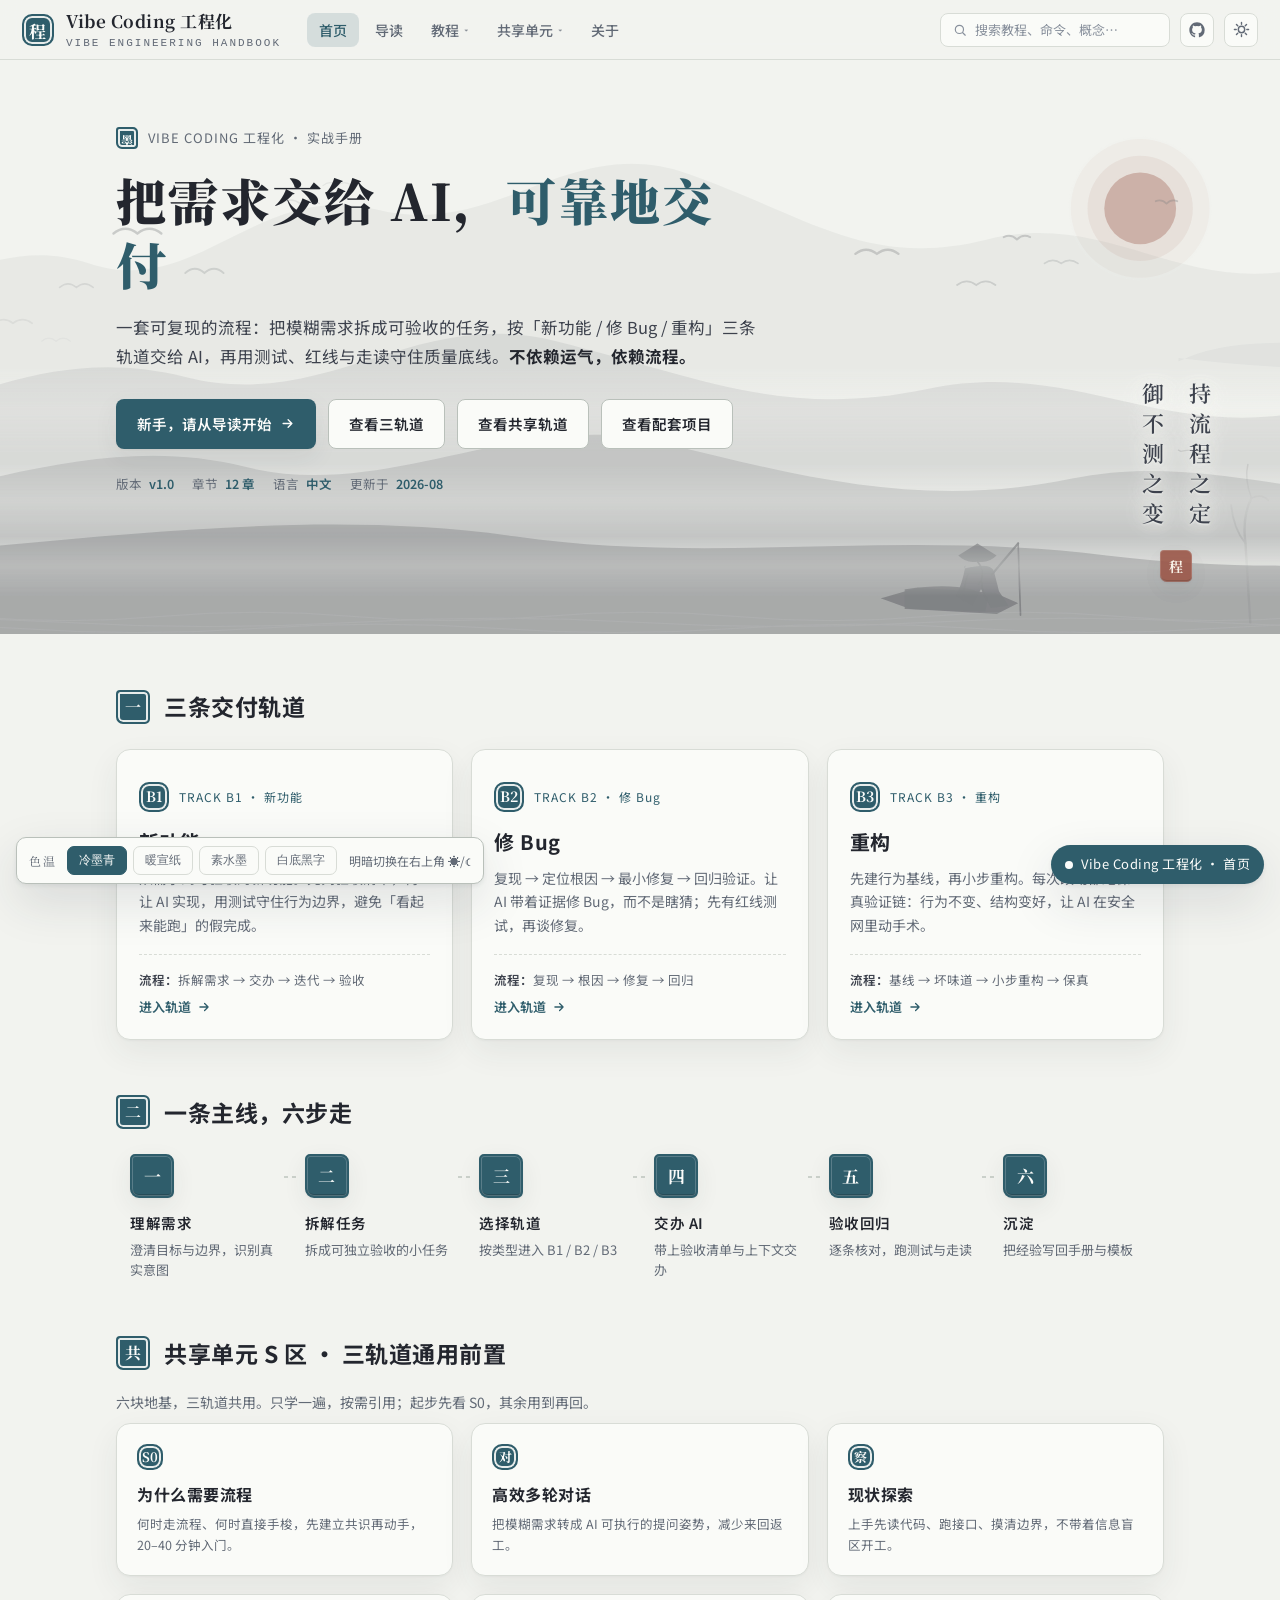
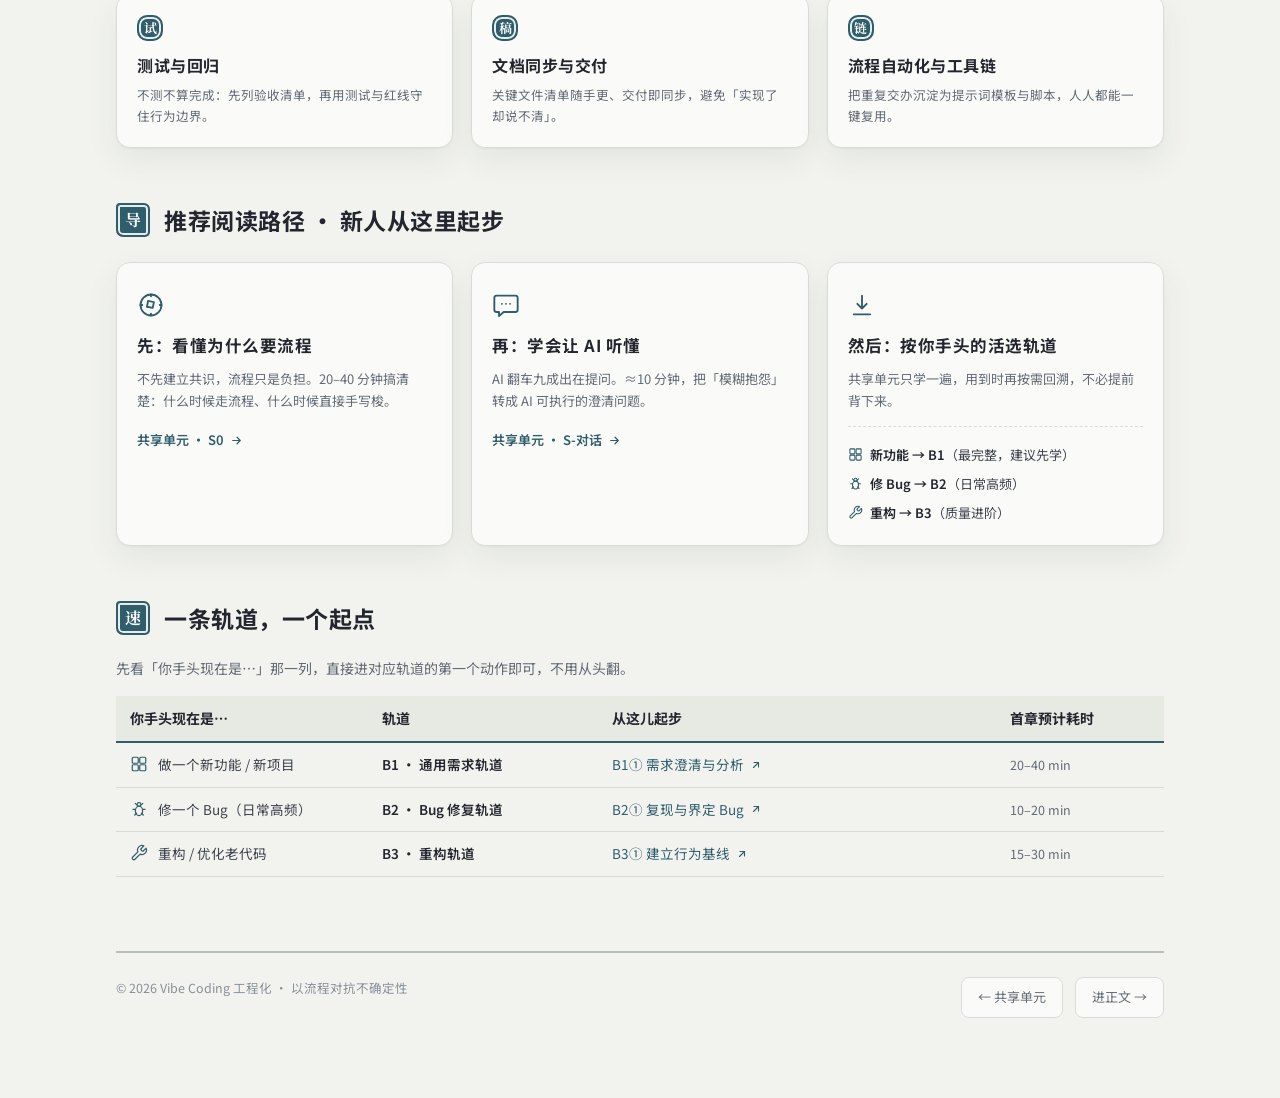
==== index.html @ 780ded92 "发布 v0.1：Vibe Coding 工程化手册站点；纯静态，含首页/三轨教程/共享单元/关于/404；移除旧设计稿与未引用切片图" ====
<!DOCTYPE html>
<html lang="zh-CN" data-theme="dark" data-temp="cool"><head>
<meta charset="UTF-8">
<meta name="viewport" content="width=device-width, initial-scale=1.0">
<title>首页 · 方案X — Vibe Coding 工程化</title>
<link rel="preconnect" href="https://fonts.googleapis.com">
<link rel="preconnect" href="https://fonts.gstatic.com" crossorigin="">
<link href="https://fonts.googleapis.com/css2?family=Noto+Serif+SC:wght@500;600;700;900&amp;family=Noto+Sans+SC:wght@400;500;700&amp;display=swap" rel="stylesheet">
<link rel="stylesheet" href="assets/style.css?v=3">
</head>
<body>

<!-- ===== 顶部导航 ===== -->
<header class="topnav">
  <a class="brand" href="index.html">
    <span class="seal">程</span>
    <span>Vibe Coding 工程化<small>VIBE ENGINEERING HANDBOOK</small></span>
  </a>
  <nav class="nav-links">
    <a href="index.html" class="active">首页</a>
    <a href="doc.html?doc=00-导读/README.md">导读</a>
    <div class="nav-dd">
      <button class="nav-dd-btn" aria-haspopup="true" aria-expanded="false">教程 <span class="nav-caret">▾</span></button>
      <div class="nav-dd-menu">
        <a href="doc.html?doc=30-B1通用需求轨道/B1①-需求澄清与分析.md">B1 · 通用需求轨道</a>
        <a href="doc.html?doc=40-B2Bug修复轨道/B2①-复现与界定Bug.md">B2 · Bug 修复轨道</a>
        <a href="doc.html?doc=50-B3重构轨道/B3①-建立行为基线.md">B3 · 重构轨道</a>
      </div>
    </div>
    <div class="nav-dd">
      <button class="nav-dd-btn" aria-haspopup="true" aria-expanded="false">共享单元 <span class="nav-caret">▾</span></button>
      <div class="nav-dd-menu">
        <a href="doc.html?doc=10-共享单元/S0-为什么需要流程.md">S0 · 为什么需要流程</a>
        <a href="doc.html?doc=10-共享单元/S-A-现状探索.md">S-A · 现状探索</a>
        <a href="doc.html?doc=10-共享单元/S-B-测试与回归.md">S-B · 测试与回归</a>
        <a href="doc.html?doc=10-共享单元/S-C-文档同步与交付.md">S-C · 文档同步与交付</a>
        <a href="doc.html?doc=10-共享单元/S-D-流程自动化与工具链.md">S-D · 流程自动化与工具链</a>
        <a href="doc.html?doc=10-共享单元/S-对话-与AI高效多轮对话.md">S-E · 与 AI 高效多轮对话</a>
      </div>
    </div>
    <a href="about.html">关于</a>
  </nav>
  <div class="nav-actions">
    <div class="search">
      <svg width="14" height="14" viewBox="0 0 24 24" fill="none" stroke="currentColor" stroke-width="2" stroke-linecap="round"><circle cx="11" cy="11" r="7"></circle><path d="m21 21-4.3-4.3"></path></svg>
      <input placeholder="搜索教程、命令、概念…">
    </div>
    <button class="icon-btn" title="GitHub" aria-label="GitHub">
      <svg width="16" height="16" viewBox="0 0 24 24" fill="currentColor"><path d="M12 .5C5.65.5.5 5.65.5 12c0 5.08 3.29 9.39 7.86 10.91.58.11.79-.25.79-.56v-2.17c-3.2.7-3.87-1.36-3.87-1.36-.52-1.33-1.28-1.68-1.28-1.68-1.04-.71.08-.7.08-.7 1.15.08 1.76 1.18 1.76 1.18 1.03 1.76 2.7 1.25 3.35.96.1-.75.4-1.25.72-1.54-2.55-.29-5.24-1.28-5.24-5.68 0-1.26.45-2.28 1.18-3.09-.12-.29-.51-1.46.11-3.05 0 0 .96-.31 3.15 1.18a10.9 10.9 0 0 1 5.74 0c2.19-1.49 3.15-1.18 3.15-1.18.62 1.59.23 2.76.11 3.05.73.81 1.18 1.83 1.18 3.09 0 4.41-2.69 5.38-5.25 5.66.41.36.78 1.06.78 2.14v3.17c0 .31.21.68.8.56A11.52 11.52 0 0 0 23.5 12C23.5 5.65 18.35.5 12 .5Z"></path></svg>
    </button>
    <button class="icon-btn theme-toggle" title="切换明暗" aria-label="切换明暗">
      <svg class="icon-sun" width="17" height="17" viewBox="0 0 24 24" fill="none" stroke="currentColor" stroke-width="2" stroke-linecap="round"><circle cx="12" cy="12" r="4.5"></circle><path d="M12 2v2.5M12 19.5V22M2 12h2.5M19.5 12H22M4.9 4.9l1.8 1.8M17.3 17.3l1.8 1.8M4.9 19.1l1.8-1.8M17.3 6.7l1.8-1.8"></path></svg>
      <svg class="icon-moon" width="17" height="17" viewBox="0 0 24 24" fill="none" stroke="currentColor" stroke-width="2" stroke-linecap="round" stroke-linejoin="round"><path d="M21 12.8A9 9 0 1 1 11.2 3a7 7 0 0 0 9.8 9.8Z"></path></svg>
    </button>
  </div>
</header>

<!-- ===== 卷首全幅水墨画（全宽，飞鸟/水纹/竹枝） ===== -->
<section class="hero">
  <div class="hero-inner">
    <div class="hero-grid">
      <div class="hero-text">
    <span class="kicker"><span class="seal">墨</span>VIBE CODING 工程化 · 实战手册</span>
    <h1>把需求交给 AI，<em>可靠地交付</em></h1>
    <p class="lead">一套可复现的流程：把模糊需求拆成可验收的任务，按「新功能 / 修 Bug / 重构」三条轨道交给 AI，再用测试、红线与走读守住质量底线。<strong>不依赖运气，依赖流程。</strong></p>
    <div class="hero-cta">
      <a class="btn btn-primary" href="doc.html?doc=00-导读/README.md">新手，请从导读开始
        <svg width="15" height="15" viewBox="0 0 24 24" fill="none" stroke="currentColor" stroke-width="2.2" stroke-linecap="round" stroke-linejoin="round"><path d="M5 12h14M13 6l6 6-6 6"></path></svg>
      </a>
      <a class="btn btn-ghost" href="#tracks">查看三轨道</a>
      <a class="btn btn-ghost" href="doc.html?doc=10-共享单元/S0-为什么需要流程.md">查看共享轨道</a>
      <a class="btn btn-ghost" href="about.html#projects">查看配套项目</a>
    </div>
    <div class="meta">
      <span>版本 <b>v1.0</b></span>
      <span>章节 <b>12 章</b></span>
      <span>语言 <b>中文</b></span>
      <span>更新于 <b>2026-08</b></span>
    </div>
      </div><!-- /hero-text -->
    </div><!-- /hero-grid -->
  </div><!-- /hero-inner -->

  <!-- 山水题字：竖排墨字直接写入画境，无纸底无边框，融入墨山 -->
  <div class="inscription" aria-hidden="true">
    <div class="in-poem">持流程之定<br>御不测之变</div>
    <span class="in-seal in-sign">程</span>
  </div>

  <!-- 水墨远山淡雾（飞鸟群 + 竹枝 + 水纹） -->
  <svg class="ink-scene" viewBox="0 0 1440 480" preserveAspectRatio="xMidYMax slice" aria-hidden="true">
    <defs>
      <linearGradient id="mist1" x1="0" y1="0" x2="0" y2="1">
        <stop offset="0" stop-color="var(--mist)" stop-opacity="0"></stop>
        <stop offset="0.5" stop-color="var(--mist)" stop-opacity="0.8"></stop>
        <stop offset="1" stop-color="var(--mist)" stop-opacity="0"></stop>
      </linearGradient>
      <linearGradient id="mist2" x1="0" y1="0" x2="0" y2="1">
        <stop offset="0" stop-color="var(--mist)" stop-opacity="0"></stop>
        <stop offset="0.5" stop-color="var(--mist)" stop-opacity="0.7"></stop>
        <stop offset="1" stop-color="var(--mist)" stop-opacity="0"></stop>
      </linearGradient>
      <linearGradient id="mist3" x1="0" y1="0" x2="0" y2="1">
        <stop offset="0" stop-color="var(--mist)" stop-opacity="0"></stop>
        <stop offset="0.5" stop-color="var(--mist)" stop-opacity="0.6"></stop>
        <stop offset="1" stop-color="var(--mist)" stop-opacity="0"></stop>
      </linearGradient>
    </defs>
    <circle cx="1138" cy="124" r="60" fill="var(--moon)" opacity="0.10"></circle>
    <circle cx="1138" cy="124" r="44" fill="var(--moon)" opacity="0.22"></circle>
    <circle cx="1138" cy="124" r="32" fill="var(--moon)"></circle>
    <!-- 墨日：白天模式同位置以墨色剪影作"日"，暗夜自动隐藏 -->
    <g class="sun" aria-hidden="true">
      <circle cx="1138" cy="124" r="58" fill="var(--seal)" opacity="0.08"></circle>
      <circle cx="1138" cy="124" r="44" fill="var(--seal)" opacity="0.16"></circle>
      <circle cx="1138" cy="124" r="30" fill="var(--seal)" opacity="0.7"></circle>
    </g>
    <!-- 飞鸟群 -->
    <g stroke="var(--scene-ink)" fill="none" stroke-linecap="round">
      <path d="M280,145 q10,-8 20,0 q10,-8 20,0" stroke-width="2" opacity="0.35"></path>
      <path d="M340,178 q8,-7 16,0 q8,-7 16,0" stroke-width="1.6" opacity="0.25"></path>
      <path d="M235,190 q7,-6 14,0 q7,-6 14,0" stroke-width="1.4" opacity="0.18"></path>
      <path d="M420,120 q8,-6 16,0 q8,-6 16,0" stroke-width="1.2" opacity="0.15"></path>
      <path d="M455,105 q6,-5 12,0 q6,-5 12,0" stroke-width="1" opacity="0.12"></path>
      <path d="M180,220 q8,-6 16,0 q8,-6 16,0" stroke-width="1.4" opacity="0.12"></path>
      <path d="M220,235 q6,-5 12,0 q6,-5 12,0" stroke-width="1" opacity="0.08"></path>
      <path d="M900,162 q9,-7 18,0 q9,-7 18,0" stroke-width="2" opacity="0.34"></path>
      <path d="M985,188 q8,-6 16,0 q8,-6 16,0" stroke-width="1.6" opacity="0.28"></path>
      <path d="M1058,170 q7,-5 14,0 q7,-5 14,0" stroke-width="1.4" opacity="0.24"></path>
    </g>
    <!-- 竹枝 -->
    <g stroke="var(--scene-ink)" fill="none" stroke-linecap="round" opacity="0.2">
      <path d="M1320,480 L1310,380 Q1305,350 1315,330" stroke-width="2"></path>
      <path d="M1230,470 L1226,404 Q1223,382 1231,366" stroke-width="2"></path>
      <path d="M1226,404 Q1216,392 1214,372" stroke-width="1.5"></path>
      <path d="M1231,366 Q1225,350 1228,338" stroke-width="1.2"></path>
      <path d="M1231,366 Q1240,362 1245,368" stroke-width="1.5"></path>
      <path d="M1310,380 Q1298,365 1295,340" stroke-width="1.5"></path>
      <path d="M1315,330 Q1308,310 1312,290" stroke-width="1.2"></path>
      <path d="M1315,330 Q1325,325 1330,330" stroke-width="1.5"></path>
      <path d="M1315,330 Q1305,325 1300,332" stroke-width="1.5"></path>
      <path d="M1295,340 Q1285,335 1280,342" stroke-width="1.2"></path>
      <path d="M1310,380 Q1320,375 1325,382" stroke-width="1.2"></path>
    </g>
    <!-- 远山淡雾（三层） -->
    <path d="M0,480 L0,250 C100,215 170,140 260,170 C350,200 400,100 500,125 C600,150 660,60 760,95 C860,130 910,175 1010,150 C1110,125 1170,195 1270,175 C1370,155 1410,215 1440,205 L1440,480 Z" fill="var(--scene-ink)" opacity="0.08"></path>
    <!-- 点景 · 一行远鸥（填补右上空白，淡墨“人”字两撇） -->
    <g stroke="var(--scene-ink)" fill="none" stroke-linecap="round" opacity="0.34">
      <path d="M1035,150 q5,-5 11,-2 M1035,150 q-5,-5 -11,-2" stroke-width="1.7"></path>
      <path d="M1160,120 q4,-4 9,-2 M1160,120 q-4,-4 -9,-2" stroke-width="1.5"></path>
      <path d="M1270,165 q4,-4 9,-2 M1270,165 q-4,-4 -9,-2" stroke-width="1.5"></path>
      <path d="M1340,140 q3,-3 7,-1 M1340,140 q-3,-3 -7,-1" stroke-width="1.3"></path>
    </g>
    <!-- 点景 · 一缕天际淡洲（远水接天处，极淡岛影） -->
    <path d="M1170,252 q42,-22 132,-13 q74,25 148,6 l0,-3 q-108,28 -280,7 z" fill="var(--scene-ink)" opacity="0.07"></path>
    <rect x="0" y="258" width="1440" height="70" fill="url(#mist1)"></rect>
    <path d="M0,480 L0,330 C140,295 220,235 340,265 C460,295 530,205 650,235 C770,265 840,300 960,275 C1080,250 1150,315 1270,295 C1390,275 1420,330 1440,325 L1440,480 Z" fill="var(--scene-ink)" opacity="0.15"></path>
    <rect x="0" y="338" width="1440" height="60" fill="url(#mist2)"></rect>
    <!-- 远景孤帆：极淡一叶隐于雾际，衬出“孤帆远影” -->
    <g class="dot-sail" stroke="var(--scene-ink)" fill="none" stroke-linecap="round">
      <path d="M1172,327 q9,-2 18,0 M1172,327 l-2,-1 M1190,326 l2,-1" stroke-width="1.1" opacity="0.26"></path>
    </g>
    <path d="M0,480 L0,390 C160,360 270,310 390,340 C510,370 620,290 740,320 C860,350 960,375 1080,350 C1200,325 1300,380 1440,365 L1440,480 Z" fill="var(--scene-ink)" opacity="0.24"></path>
    <!-- 点景 · 寒江独钓：乌篷船 + 蓑笠翁垂钓（红框位·下右水面中心偏左，翁面朝右，实墨作景料） -->
    <g class="dot-fisher" fill="none" stroke-linecap="round">
      <!-- 船身 -->
      <path fill="var(--scene-ink)" stroke="var(--scene-ink)" stroke-width="1.8" opacity="0.9" d="M924,450 L952,442 L1016,446 L1034,454 L1018,462 L946,458 Z"></path>
      <!-- 乌篷 -->
      <path fill="var(--scene-ink)" stroke="var(--scene-ink)" stroke-width="1.6" opacity="0.88" d="M942,443 Q994,436 1010,450 L1008,460 L942,458 Z"></path>
      <!-- 斗笠：上尖 + 下沿弧 -->
      <path fill="var(--scene-ink)" opacity="0.92" d="M986,414 L1002,404 L1018,414 Q1011,421 1002,419 Q993,421 986,414 Z"></path>
      <!-- 低头垂钓：头顶淡弧线 -->
      <path stroke="var(--scene-ink)" stroke-width="1.4" opacity="0.85" d="M1002,419 Q1010,429 1003,438"></path>
      <!-- 蓑衣：喇叭下摆斗篷 -->
      <path fill="var(--scene-ink)" opacity="0.9" d="M992,422 Q990,436 984,448 L998,456 L1005,442 L1013,458 L1028,456 L1020,444 L1016,428 Q1014,420 996,424 Q989,426 992,422 Z"></path>
      <!-- 蓑编结构线 -->
      <path stroke="var(--scene-ink)" stroke-width="1.4" opacity="0.85" d="M994,430 Q990,442 990,452 M1006,428 Q1004,442 1010,452"></path>
      <!-- 钓竿 + 钓线（朝右前伸） -->
      <path stroke="var(--scene-ink)" stroke-width="1.8" opacity="0.95" d="M1014,430 L1036,404"></path>
      <path stroke="var(--scene-ink)" stroke-width="1.4" opacity="0.9" d="M1036,404 L1038,464"></path>
    </g>
    <rect x="0" y="398" width="1440" height="50" fill="url(#mist3)"></rect>
    <path d="M0,480 L0,422 C240,404 430,372 615,398 C780,422 930,392 1110,414 C1270,433 1365,412 1440,428 L1440,480 Z" fill="var(--scene-ink)" opacity="0.4"></path>
    <!-- 点景 · 孤帆远影：近景扁舟已去，仅留远景孤帆 + 远鸥 + 淡洲 -->
    <!-- 水纹 -->
    <g stroke="var(--water)" fill="none" stroke-width="0.8" opacity="0.15">
      <path d="M0,475 Q100,468 200,475 Q300,482 400,475 Q500,468 600,475 Q700,482 800,475 Q900,468 1000,475 Q1100,482 1200,475 Q1300,468 1400,475 L1440,472"></path>
      <path d="M0,470 Q120,463 240,470 Q360,477 480,470 Q600,463 720,470 Q840,477 960,470 Q1080,463 1200,470 Q1320,477 1440,470"></path>
      <path d="M0,465 Q80,458 160,465 Q240,472 320,465 Q400,458 480,465 Q560,472 640,465 Q720,458 800,465 Q880,472 960,465 Q1040,458 1120,465 Q1200,472 1280,465 Q1360,458 1440,465"></path>
    </g>
  </svg>

</section>

<!-- ===== 主内容（居中，无侧边栏） ===== -->
<main class="main">

  <!-- 三轨道 -->
  <div class="section-head" id="tracks"><span class="seal">一</span><svg class="brush-mark" viewBox="0 0 40 14"><path d="M2,7 C12,3 24,11 38,6" stroke="currentColor" stroke-width="2.2" fill="none" stroke-linecap="round" opacity="0.55"></path></svg><h2>三条交付轨道</h2><span class="stitch"></span></div>
  <section class="tracks">
    <article class="track">
      <svg class="brush-top" viewBox="0 0 300 12" preserveAspectRatio="none"><path d="M0,7 C60,3 130,10 200,6 C240,4 275,8 300,5" stroke="currentColor" stroke-width="3.5" fill="none" stroke-linecap="round" opacity="0.30"></path></svg>
      <div class="head"><span class="seal">B1</span><span class="tag">TRACK B1 · 新功能</span></div>
      <h3>新功能</h3>
      <p>从需求到可验收的新功能。先列验收清单，再让 AI 实现，用测试守住行为边界，避免「看起来能跑」的假完成。</p>
      <div class="steps"><b>流程：</b>拆解需求 → 交办 → 迭代 → 验收</div>
      <a class="go" href="doc.html?doc=30-B1通用需求轨道/B1①-需求澄清与分析.md">进入轨道
        <svg width="14" height="14" viewBox="0 0 24 24" fill="none" stroke="currentColor" stroke-width="2.2" stroke-linecap="round" stroke-linejoin="round"><path d="M5 12h14M13 6l6 6-6 6"></path></svg>
      </a>
    </article>
    <article class="track">
      <svg class="brush-top" viewBox="0 0 300 12" preserveAspectRatio="none"><path d="M0,7 C60,3 130,10 200,6 C240,4 275,8 300,5" stroke="currentColor" stroke-width="3.5" fill="none" stroke-linecap="round" opacity="0.5"></path></svg>
      <div class="head"><span class="seal">B2</span><span class="tag">TRACK B2 · 修 Bug</span></div>
      <h3>修 Bug</h3>
      <p>复现 → 定位根因 → 最小修复 → 回归验证。让 AI 带着证据修 Bug，而不是瞎猜；先有红线测试，再谈修复。</p>
      <div class="steps"><b>流程：</b>复现 → 根因 → 修复 → 回归</div>
      <a class="go" href="doc.html?doc=40-B2Bug修复轨道/B2①-复现与界定Bug.md">进入轨道
        <svg width="14" height="14" viewBox="0 0 24 24" fill="none" stroke="currentColor" stroke-width="2.2" stroke-linecap="round" stroke-linejoin="round"><path d="M5 12h14M13 6l6 6-6 6"></path></svg>
      </a>
    </article>
    <article class="track">
      <svg class="brush-top" viewBox="0 0 300 12" preserveAspectRatio="none"><path d="M0,7 C60,3 130,10 200,6 C240,4 275,8 300,5" stroke="currentColor" stroke-width="3.5" fill="none" stroke-linecap="round" opacity="0.75"></path></svg>
      <div class="head"><span class="seal">B3</span><span class="tag">TRACK B3 · 重构</span></div>
      <h3>重构</h3>
      <p>先建行为基线，再小步重构。每次改动都跑保真验证链：行为不变、结构变好，让 AI 在安全网里动手术。</p>
      <div class="steps"><b>流程：</b>基线 → 坏味道 → 小步重构 → 保真</div>
      <a class="go" href="doc.html?doc=50-B3重构轨道/B3①-建立行为基线.md">进入轨道
        <svg width="14" height="14" viewBox="0 0 24 24" fill="none" stroke="currentColor" stroke-width="2.2" stroke-linecap="round" stroke-linejoin="round"><path d="M5 12h14M13 6l6 6-6 6"></path></svg>
      </a>
    </article>
  </section>

  <!-- 阅读路径 -->
  <div class="section-head"><span class="seal">二</span><svg class="brush-mark" viewBox="0 0 40 14"><path d="M2,7 C12,3 24,11 38,6" stroke="currentColor" stroke-width="2.2" fill="none" stroke-linecap="round" opacity="0.55"></path></svg><h2>一条主线，六步走</h2><span class="stitch"></span></div>
  <section class="path">
    <div class="path-steps">
      <div class="path-step"><span class="seal">一</span><h4>理解需求</h4><p>澄清目标与边界，识别真实意图</p></div>
      <div class="path-step"><span class="seal">二</span><h4>拆解任务</h4><p>拆成可独立验收的小任务</p></div>
      <div class="path-step"><span class="seal">三</span><h4>选择轨道</h4><p>按类型进入 B1 / B2 / B3</p></div>
      <div class="path-step"><span class="seal">四</span><h4>交办 AI</h4><p>带上验收清单与上下文交办</p></div>
      <div class="path-step"><span class="seal">五</span><h4>验收回归</h4><p>逐条核对，跑测试与走读</p></div>
      <div class="path-step"><span class="seal">六</span><h4>沉淀</h4><p>把经验写回手册与模板</p></div>
    </div>
  </section>

  <!-- 共享单元 S 区一览 -->
  <div class="section-head" id="shared"><span class="seal">共</span><svg class="brush-mark" viewBox="0 0 40 14"><path d="M2,7 C12,3 24,11 38,6" stroke="currentColor" stroke-width="2.2" fill="none" stroke-linecap="round" opacity="0.55"></path></svg><h2>共享单元 S 区 · 三轨道通用前置</h2><span class="stitch"></span></div>
  <p class="lead-note" style="margin:-4px 0 0;color:var(--muted);font-size:14px;line-height:1.7">六块地基，三轨道共用。只学一遍，按需引用；起步先看 S0，其余用到再回。</p>
  <section class="hub-cards">
    <a class="hub-card" href="doc.html?doc=10-共享单元/S0-为什么需要流程.md">
      <div class="head"><span class="seal">S0</span></div>
      <h3>为什么需要流程</h3>
      <p>何时走流程、何时直接手梭，先建立共识再动手，20–40 分钟入门。</p>
    </a>
    <a class="hub-card" href="doc.html?doc=10-共享单元/S-对话-与AI高效多轮对话.md">
      <div class="head"><span class="seal">对</span></div>
      <h3>高效多轮对话</h3>
      <p>把模糊需求转成 AI 可执行的提问姿势，减少来回返工。</p>
    </a>
    <a class="hub-card" href="doc.html?doc=10-共享单元/S-A-现状探索.md">
      <div class="head"><span class="seal">察</span></div>
      <h3>现状探索</h3>
      <p>上手先读代码、跑接口、摸清边界，不带着信息盲区开工。</p>
    </a>
    <a class="hub-card" href="doc.html?doc=10-共享单元/S-B-测试与回归.md">
      <div class="head"><span class="seal">试</span></div>
      <h3>测试与回归</h3>
      <p>不测不算完成：先列验收清单，再用测试与红线守住行为边界。</p>
    </a>
    <a class="hub-card" href="doc.html?doc=10-共享单元/S-C-文档同步与交付.md">
      <div class="head"><span class="seal">稿</span></div>
      <h3>文档同步与交付</h3>
      <p>关键文件清单随手更、交付即同步，避免「实现了却说不清」。</p>
    </a>
    <a class="hub-card" href="doc.html?doc=10-共享单元/S-D-流程自动化与工具链.md">
      <div class="head"><span class="seal">链</span></div>
      <h3>流程自动化与工具链</h3>
      <p>把重复交办沉淀为提示词模板与脚本，人人都能一键复用。</p>
    </a>
  </section>

  <!-- 推荐阅读路径 -->
  <div class="section-head" id="start"><span class="seal">导</span><svg class="brush-mark" viewBox="0 0 40 14"><path d="M2,7 C12,3 24,11 38,6" stroke="currentColor" stroke-width="2.2" fill="none" stroke-linecap="round" opacity="0.55"></path></svg><h2>推荐阅读路径 · 新人从这里起步</h2><span class="stitch"></span></div>
  <section class="guide-grid">
    <a class="guide-card gc-a" href="doc.html?doc=10-共享单元/S0-为什么需要流程.md">
      <svg class="brush-top" viewBox="0 0 300 12" preserveAspectRatio="none"><path d="M0,7 C60,3 130,10 200,6 C240,4 275,8 300,5" stroke="currentColor" stroke-width="3.5" fill="none" stroke-linecap="round" opacity="0.30"></path></svg>
      <div class="gc-icon"><svg viewBox="0 0 24 24" fill="none" stroke="currentColor" stroke-width="1.6" stroke-linecap="round" stroke-linejoin="round"><circle cx="12" cy="12" r="9"></circle><path d="M9.5 8.5l5 1-1 5-5-1z"></path><path d="M12 3v1.5M12 19.5V21M3 12h1.5M19.5 12H21"></path></svg></div>
      <div class="gc-title">先：看懂为什么要流程</div>
      <div class="gc-desc">不先建立共识，流程只是负担。20–40 分钟搞清楚：什么时候走流程、什么时候直接手写梭。</div>
      <span class="gc-cta">共享单元 · S0
        <svg viewBox="0 0 24 24" fill="none" stroke="currentColor" stroke-width="2.2" stroke-linecap="round" stroke-linejoin="round"><path d="M5 12h14M13 6l6 6-6 6"></path></svg>
      </span>
    </a>
    <a class="guide-card gc-b" href="doc.html?doc=10-共享单元/S-对话-与AI高效多轮对话.md">
      <svg class="brush-top" viewBox="0 0 300 12" preserveAspectRatio="none"><path d="M0,7 C60,3 130,10 200,6 C240,4 275,8 300,5" stroke="currentColor" stroke-width="3.5" fill="none" stroke-linecap="round" opacity="0.40"></path></svg>
      <div class="gc-icon"><svg viewBox="0 0 24 24" fill="none" stroke="currentColor" stroke-width="1.6" stroke-linecap="round" stroke-linejoin="round"><path d="M20 4H4a2 2 0 0 0-2 2v10a2 2 0 0 0 2 2h2v3.5L10 18h10a2 2 0 0 0 2-2V6a2 2 0 0 0-2-2z"></path><path d="M8.5 11h.01M12 11h.01M15.5 11h.01"></path></svg></div>
      <div class="gc-title">再：学会让 AI 听懂</div>
      <div class="gc-desc">AI 翻车九成出在提问。≈10 分钟，把「模糊抱怨」转成 AI 可执行的澄清问题。</div>
      <span class="gc-cta">共享单元 · S-对话
        <svg viewBox="0 0 24 24" fill="none" stroke="currentColor" stroke-width="2.2" stroke-linecap="round" stroke-linejoin="round"><path d="M5 12h14M13 6l6 6-6 6"></path></svg>
      </span>
    </a>
    <div class="guide-card gc-c">
      <svg class="brush-top" viewBox="0 0 300 12" preserveAspectRatio="none"><path d="M0,7 C60,3 130,10 200,6 C240,4 275,8 300,5" stroke="currentColor" stroke-width="3.5" fill="none" stroke-linecap="round" opacity="0.5"></path></svg>
      <div class="gc-icon"><svg viewBox="0 0 24 24" fill="none" stroke="currentColor" stroke-width="1.6" stroke-linecap="round" stroke-linejoin="round"><path d="M12 4v11m0 0-4-4m4 4 4-4"></path><path d="M5 20h14"></path></svg></div>
      <div class="gc-title">然后：按你手头的活选轨道</div>
      <div class="gc-desc">共享单元只学一遍，用到时再按需回溯，不必提前背下来。</div>
      <ul class="gc-list">
        <li><span class="tic"><svg viewBox="0 0 24 24" fill="none" stroke="currentColor" stroke-width="1.7" stroke-linecap="round" stroke-linejoin="round"><rect x="3" y="3" width="8" height="8" rx="1.4"></rect><rect x="13" y="3" width="8" height="8" rx="1.4"></rect><rect x="3" y="13" width="8" height="8" rx="1.4"></rect><rect x="13" y="13" width="8" height="8" rx="1.4"></rect></svg></span><b>新功能 → B1</b>（最完整，建议先学）</li>
        <li><span class="tic"><svg viewBox="0 0 24 24" fill="none" stroke="currentColor" stroke-width="1.7" stroke-linecap="round" stroke-linejoin="round"><circle cx="12" cy="6" r="2.5"></circle><path d="M9 6.5 7 4.5M15 6.5l2-2"></path><ellipse cx="12" cy="14.5" rx="4.8" ry="6.3"></ellipse><path d="M7.2 12.5H4M20 12.5h-3.2"></path><path d="M8.8 17.5 6.3 20M15.2 17.5l2.5 2.5"></path></svg></span><b>修 Bug → B2</b>（日常高频）</li>
        <li><span class="tic"><svg viewBox="0 0 24 24" fill="none" stroke="currentColor" stroke-width="1.7" stroke-linecap="round" stroke-linejoin="round"><path d="M14.7 6.3a1 1 0 0 0 0 1.4l1.6 1.6a1 1 0 0 0 1.4 0l3.77-3.77a6 6 0 0 1-7.94 7.94l-6.91 6.91a2.12 2.12 0 0 1-3-3l6.91-6.91a6 6 0 0 1 7.94-7.94l-3.76 3.76z"></path></svg></span><b>重构 → B3</b>（质量进阶）</li>
      </ul>
    </div>
  </section>

  <!-- 起步直达表 -->
  <div class="section-head" id="quick"><span class="seal">速</span><svg class="brush-mark" viewBox="0 0 40 14"><path d="M2,7 C12,3 24,11 38,6" stroke="currentColor" stroke-width="2.2" fill="none" stroke-linecap="round" opacity="0.55"></path></svg><h2>一条轨道，一个起点</h2><span class="stitch"></span></div>
  <p class="lead-note" style="margin:-4px 0 0;color:var(--muted);font-size:14px;line-height:1.7">先看「你手头现在是…」那一列，直接进对应轨道的第一个动作即可，不用从头翻。</p>
  <div class="track-table-wrap">
    <table class="track-table">
      <thead>
        <tr>
          <th style="width:24%">你手头现在是…</th>
          <th style="width:22%">轨道</th>
          <th>从这儿起步</th>
          <th style="width:16%">首章预计耗时</th>
        </tr>
      </thead>
      <tbody>
        <tr>
          <td><span class="emo"><svg viewBox="0 0 24 24" fill="none" stroke="currentColor" stroke-width="1.6" stroke-linecap="round" stroke-linejoin="round"><rect x="3" y="3" width="8" height="8" rx="1.4"></rect><rect x="13" y="3" width="8" height="8" rx="1.4"></rect><rect x="3" y="13" width="8" height="8" rx="1.4"></rect><rect x="13" y="13" width="8" height="8" rx="1.4"></rect></svg></span> 做一个新功能 / 新项目</td>
          <td><span class="route">B1 · 通用需求轨道</span></td>
          <td><a class="start-link" href="doc.html?doc=30-B1通用需求轨道/B1①-需求澄清与分析.md">B1① 需求澄清与分析 <svg width="12" height="12" viewBox="0 0 24 24" fill="none" stroke="currentColor" stroke-width="2.2" stroke-linecap="round" stroke-linejoin="round"><path d="M7 17 17 7M8 7h9v9"></path></svg></a></td>
          <td><span class="eta">20–40 min</span></td>
        </tr>
        <tr>
          <td><span class="emo"><svg viewBox="0 0 24 24" fill="none" stroke="currentColor" stroke-width="1.6" stroke-linecap="round" stroke-linejoin="round"><circle cx="12" cy="6" r="2.5"></circle><path d="M9 6.5 7 4.5M15 6.5l2-2"></path><ellipse cx="12" cy="14.5" rx="4.8" ry="6.3"></ellipse><path d="M7.2 12.5H4M20 12.5h-3.2"></path><path d="M8.8 17.5 6.3 20M15.2 17.5l2.5 2.5"></path></svg></span> 修一个 Bug（日常高频）</td>
          <td><span class="route">B2 · Bug 修复轨道</span></td>
          <td><a class="start-link" href="doc.html?doc=40-B2Bug修复轨道/B2①-复现与界定Bug.md">B2① 复现与界定 Bug <svg width="12" height="12" viewBox="0 0 24 24" fill="none" stroke="currentColor" stroke-width="2.2" stroke-linecap="round" stroke-linejoin="round"><path d="M7 17 17 7M8 7h9v9"></path></svg></a></td>
          <td><span class="eta">10–20 min</span></td>
        </tr>
        <tr>
          <td><span class="emo"><svg viewBox="0 0 24 24" fill="none" stroke="currentColor" stroke-width="1.6" stroke-linecap="round" stroke-linejoin="round"><path d="M14.7 6.3a1 1 0 0 0 0 1.4l1.6 1.6a1 1 0 0 0 1.4 0l3.77-3.77a6 6 0 0 1-7.94 7.94l-6.91 6.91a2.12 2.12 0 0 1-3-3l6.91-6.91a6 6 0 0 1 7.94-7.94l-3.76 3.76z"></path></svg></span> 重构 / 优化老代码</td>
          <td><span class="route">B3 · 重构轨道</span></td>
          <td><a class="start-link" href="doc.html?doc=50-B3重构轨道/B3①-建立行为基线.md">B3① 建立行为基线 <svg width="12" height="12" viewBox="0 0 24 24" fill="none" stroke="currentColor" stroke-width="2.2" stroke-linecap="round" stroke-linejoin="round"><path d="M7 17 17 7M8 7h9v9"></path></svg></a></td>
          <td><span class="eta">15–30 min</span></td>
        </tr>
      </tbody>
    </table>
  </div>

  <!-- 页脚 -->
  <footer class="footer">
    <div>© 2026 Vibe Coding 工程化 · 以流程对抗不确定性</div>
    <div class="pager">
      <a href="doc.html?doc=10-共享单元/S0-为什么需要流程.md">← 共享单元</a>
      <a href="doc.html?doc=30-B1通用需求轨道/B1①-需求澄清与分析.md">进正文 →</a>
    </div>
  </footer>

  </main>

<div class="preview-badge"><span class="bdot"></span>Vibe Coding 工程化 · 首页</div>

<!-- ===== 色温控制台（固定左下角） ===== -->
<div class="temp-ctl">
  <span class="ctl-label">色温</span>
  <button data-t="cool" class="active">冷墨青</button>
  <button data-t="warm">暖宣纸</button>
  <button data-t="ink">素水墨</button>
  <button data-t="plain">白底黑字</button>
  <span class="ctl-hint">明暗切换在右上角 ☀/☾</span>
</div>

<script src="assets/app.js"></script>

</body></html>
---- assets/style.css ----
/* ============================================================
   方案 X · Vibe Coding 工程化 · 文档站高保真视觉壳
   ============================================================
   与定稿 style-preview-16/17 同源的统一样式核心
   流派 = 4 档色温（冷墨青/暖宣纸/素水墨/白底黑字）× 明暗
   装饰 = 印章 .seal / 笔触 .brush-mark / 缝线 .stitch /
          宣纸底纹 body::before / 墨山场景 .ink-scene
   防糊 = 全局 -webkit-font-smoothing:auto（Windows ClearType）
   统一 = 单份 CSS，四类页面（home/docs/shared/404）共用
   ============================================================ */

/* ---------- 全局骨架变量（四色温共用，彼此在 [data-temp] 内覆盖） ---------- */
:root{
  --font-display:"Noto Serif SC","Songti SC","SimSun",serif;  /* 标题衬线 */
  --font-body:"Noto Sans SC","PingFang SC","Microsoft YaHei",sans-serif; /* 正文黑体 */
  --font-mono:Consolas,"SF Mono",Menlo,Monaco,"Courier New",monospace;    /* 代码 */

  --radius:10px; --radius-sm:6px;         /* 通用圆角 */
  --nav-h:60px;                           /* 顶部导航高 */
  --sidebar-w:272px; --toc-w:248px;       /* 正文三栏的侧栏/目录宽 */

  /* 流派开关（默认值，供无 data-temp 时兜底；真实值在各 [data-temp] 内覆盖） */
  --paper-op:.45;                         /* 宣纸纸纹透明度 */
  --paper-op-dark:.3;                     /* 深色下纸纹透明度 */
  --show-stitch:block;                    /* 缝线显示 */
  --show-brush:block;                     /* 笔触显示 */
  --card-radius:10px;                     /* 卡片圆角 */
  --card-shadow:var(--shadow);            /* 卡片投影 */
  --scene-op:1;                           /* 墨山场景透明度 */
  --doc-border:1px solid var(--line-strong); /* 正文书页外框 */
  --doc-inner:1px solid var(--line);      /* 正文书页内框 */
  --doc-pad:38px 42px;                    /* 正文书页内边距 */
  --doc-shadow:inset 0 0 0 1px var(--line),var(--shadow);
  --doc-radius:10px;
}

/* ============================================================
   色温 1 · 冷墨青（默认）—— 现代扁平文档
   ============================================================ */
[data-temp="cool"]{
  --bg:#f2f3ef; --bg-soft:#e7e9e3; --surface:#fafbf8; --surface-2:#eef0ea;
  --ink:#23262e; --ink-2:#3d424d; --muted:#626a76; --faint:#88909c;
  --accent:#2f5d6b; --accent-ink:#fbfcfa; --seal:#9a5648; --seal-ink:#fdf6ea;
  --line:#d8dcd6; --line-strong:#b9c0ba;
  --code-bg:#23262e; --code-ink:#eef0ea; --quote-bg:#e9ece6;
  --shadow:0 1px 2px rgba(40,50,60,.05),0 8px 24px rgba(40,50,60,.07);
  --shadow-lg:0 2px 4px rgba(40,50,60,.08),0 18px 48px rgba(40,50,60,.13);
  --sel:rgba(47,93,107,.14);
  /* 墨山场景配色（与正文页同款） */
  --scene-ink:#23262e; --moon:#f2f3ef; --mist:#f2f3ef; --water:#aeb6ae;
  /* 流派：现代扁平 —— 无纸纹、无缝线/笔触、圆角卡片、可可读无衬线标题 */
  --paper-op:0; --paper-op-dark:0;
  --show-stitch:none; --show-brush:none;
  --card-radius:14px; --card-shadow:0 1px 2px rgba(40,50,60,.04),0 12px 32px rgba(40,50,60,.07);
  --scene-op:.55;
  --doc-border:none; --doc-inner:none;
  --doc-pad:44px 48px; --doc-shadow:0 1px 2px rgba(40,50,60,.04),0 12px 32px rgba(40,50,60,.07);
  --doc-radius:14px;
}
[data-temp="cool"][data-theme="dark"]{
  --bg:#0f1219; --bg-soft:#141823; --surface:#171b26; --surface-2:#1d2230;
  --ink:#d3d9e3; --ink-2:#b8c0cd; --muted:#848d9d; --faint:#5a6375;
  --accent:#6f9fae; --accent-ink:#0e1218; --seal:#a86a5a; --seal-ink:#1a0f0c;
  --line:#252b3b; --line-strong:#323a4e;
  --code-bg:#0c0f15; --code-ink:#d3d9e3; --quote-bg:#171c28;
  --shadow:0 1px 2px rgba(0,0,0,.3),0 10px 28px rgba(0,0,0,.4);
  --shadow-lg:0 2px 4px rgba(0,0,0,.35),0 20px 52px rgba(0,0,0,.5);
  --sel:rgba(111,159,174,.18);
  --scene-ink:#c2c9d6; --moon:#eef0ea; --mist:#0f1219; --water:#3a4250;
}

/* ============================================================
   色温 2 · 暖宣纸 —— 古籍线装书
   ============================================================ */
[data-temp="warm"]{
  --bg:#f6efe0; --bg-soft:#efe6d0; --surface:#fbf6ea; --surface-2:#f4ecda;
  --ink:#2b2620; --ink-2:#4a4238; --muted:#6f6450; --faint:#948873;
  --accent:#a04a3a; --accent-ink:#fdf6ea; --seal:#9a5648; --seal-ink:#fdf6ea;
  --line:#e0d4b8; --line-strong:#c9b892;
  --code-bg:#2b2620; --code-ink:#efe6d0; --quote-bg:#f1e7d0;
  --shadow:0 1px 2px rgba(60,45,20,.05),0 8px 24px rgba(60,45,20,.07);
  --shadow-lg:0 2px 4px rgba(60,45,20,.08),0 18px 48px rgba(60,45,20,.13);
  --sel:rgba(160,74,58,.14);
  --scene-ink:#2b2620; --moon:#f6efe0; --mist:#f6efe0; --water:#b8b0a4;
  /* 流派：古籍线装书 —— 浓纸纹、缝线/笔触、方角、衬线标题、满墨山 */
  --paper-op:.7; --paper-op-dark:.5;
  --show-stitch:block; --show-brush:block;
  --card-radius:0; --card-shadow:none;
  --scene-op:1;
  --doc-border:none; --doc-inner:none;
  --doc-pad:56px 64px; --doc-shadow:none; --doc-radius:0;
}
[data-temp="warm"][data-theme="dark"]{
  --bg:#1d1a14; --bg-soft:#242019; --surface:#262219; --surface-2:#2d2820;
  --ink:#e8dfc8; --ink-2:#d2c7ab; --muted:#a89c82; --faint:#7c7159;
  --accent:#cf6a5a; --accent-ink:#24130f; --seal:#a86a5a; --seal-ink:#24130f;
  --line:#3a3325; --line-strong:#4a4130;
  --code-bg:#171410; --code-ink:#e8dfc8; --quote-bg:#2d2618;
  --shadow:0 1px 2px rgba(0,0,0,.3),0 10px 28px rgba(0,0,0,.4);
  --shadow-lg:0 2px 4px rgba(0,0,0,.35),0 20px 52px rgba(0,0,0,.5);
  --sel:rgba(207,106,90,.18);
  --scene-ink:#d2c7ab; --moon:#e8dfc8; --mist:#1d1a14; --water:#4a4135;
}

/* ============================================================
   色温 3 · 素水墨 —— 水墨意境，大留白
   ============================================================ */
[data-temp="ink"]{
  --bg:#f6f2ea; --bg-soft:#efe9de; --surface:#fbf8f1; --surface-2:#efeae0;
  --ink:#1c1c1c; --ink-2:#3f3f3f; --muted:#5f5f5f; --faint:#8a8278;
  --accent:#3d3d3d; --accent-ink:#fdf6ee; --seal:#9a5648; --seal-ink:#fdf6ee;
  --line:#ddd6c9; --line-strong:#c9c0b0;
  --code-bg:#1c1c1c; --code-ink:#f0ece2; --quote-bg:#f0ebe0;
  --shadow:0 1px 2px rgba(40,30,15,.06),0 8px 24px rgba(40,30,15,.08);
  --shadow-lg:0 2px 4px rgba(40,30,15,.09),0 18px 48px rgba(40,30,15,.14);
  --sel:rgba(60,60,60,.12);
  --scene-ink:#1c1c1c; --moon:#f6f2ea; --mist:#f6f2ea; --water:#b8b0a4;
  /* 流派：水墨意境 —— 淡纸纹、缝线/笔触、2px 圆角、衬线标题、满墨山 */
  --paper-op:.32; --paper-op-dark:.2;
  --show-stitch:block; --show-brush:block;
  --card-radius:2px; --card-shadow:none;
  --scene-op:1;
  --doc-border:1px solid var(--line); --doc-inner:none;
  --doc-pad:54px 60px;
}
[data-temp="ink"][data-theme="dark"]{
  --bg:#131110; --bg-soft:#191613; --surface:#191613; --surface-2:#1f1b17;
  --ink:#e0dbcc; --ink-2:#c0baa9; --muted:#948c7b; --faint:#6a6356;
  --accent:#a89f8e; --accent-ink:#1d0f0c; --seal:#a86a5a; --seal-ink:#1d0f0c;
  --line:#2d2820; --line-strong:#3d362b;
  --code-bg:#0c0b09; --code-ink:#e0dbcc; --quote-bg:#1b1711;
  --shadow:0 1px 2px rgba(0,0,0,.3),0 12px 32px rgba(0,0,0,.4);
  --shadow-lg:0 2px 4px rgba(0,0,0,.35),0 24px 56px rgba(0,0,0,.5);
  --sel:rgba(176,168,152,.15);
  --scene-ink:#d8d2c6; --moon:#f2ecdc; --mist:#131110; --water:#3a3a34;
}

/* ============================================================
   色温 4 · 白底黑字 —— 朴素纯文本
   ============================================================ */
[data-temp="plain"]{
  --bg:#ffffff; --bg-soft:#f5f6f8; --surface:#ffffff; --surface-2:#f0f1f4;
  --ink:#111111; --ink-2:#333333; --muted:#5b5b5b; --faint:#8a8a8a;
  --accent:#3b6ea5; --accent-ink:#ffffff; --seal:#9a5648; --seal-ink:#fdf6ea;
  --line:#e4e6ea; --line-strong:#c9ccd2;
  --code-bg:#1f2430; --code-ink:#eef0ea; --quote-bg:#f5f6f8;
  --shadow:0 1px 2px rgba(0,0,0,.06),0 8px 24px rgba(0,0,0,.08);
  --shadow-lg:0 2px 4px rgba(0,0,0,.08),0 18px 48px rgba(0,0,0,.12);
  --sel:rgba(59,110,165,.14);
  --scene-ink:#111111; --moon:#ffffff; --mist:#ffffff; --water:#c9ccd2;
  /* 流派：朴素文档 —— 无纸纹、去装饰、隐藏墨山、回归纯文本流 */
  --paper-op:0; --paper-op-dark:0;
  --show-stitch:none; --show-brush:none;
  --card-radius:0; --card-shadow:none;
  --scene-op:0;
  --doc-border:none; --doc-inner:none; --doc-pad:0; --doc-shadow:none; --doc-radius:0;
}
[data-temp="plain"][data-theme="dark"]{
  --bg:#090c11; --bg-soft:#0f141b; --surface:#090c11; --surface-2:#0f141b;
  --ink:#d6dce6; --ink-2:#bcc4d0; --muted:#7e8794; --faint:#5f6875;
  --accent:#5f87a8; --accent-ink:#eceff3; --seal:#a86a5a; --seal-ink:#24130f;
  --line:#272d35; --line-strong:#333a44;
  --code-bg:#0f141b; --code-ink:#d6dce6; --quote-bg:#0f141b;
  --shadow:0 1px 2px rgba(0,0,0,.3),0 10px 28px rgba(0,0,0,.4);
  --shadow-lg:0 2px 4px rgba(0,0,0,.35),0 20px 52px rgba(0,0,0,.5);
  --sel:rgba(95,135,168,.18);
  --scene-ink:#c9d1d9; --moon:#0d1117; --mist:#090c11; --water:#3d444d;
}

/* ============================================================
   基础
   ============================================================ */
*{box-sizing:border-box;margin:0;padding:0}
html{scroll-behavior:smooth}
body{
  font-family:var(--font-body);background:var(--bg);color:var(--ink);
  line-height:1.75;font-size:16px;
  -webkit-font-smoothing:auto;   /* Windows ClearType 防糊（不用 antialiased） */
  transition:background-color .3s ease,color .3s ease;
}
/* 小字号中文（≤13px）一律回落到正文黑体，避免等宽/细衬线发虚 */
small,.toc-title,.toc a,.meta,.track .steps,
.footer,.temp-ctl,
.side-link,.code-head,.tag,.lead-note{font-family:var(--font-body)}

/* ---------- 宣纸底纹（极淡；opacity 由 --paper-op 控制，plain 档为 0） ---------- */
body::before{
  content:"";position:fixed;inset:0;z-index:0;pointer-events:none;opacity:var(--paper-op,.45);
  background-image:url("data:image/svg+xml,%3Csvg xmlns='http://www.w3.org/2000/svg' width='160' height='160'%3E%3Cfilter id='n'%3E%3CfeTurbulence type='fractalNoise' baseFrequency='0.85' numOctaves='2' stitchTiles='stitch'/%3E%3CfeColorMatrix type='saturate' values='0'/%3E%3C/filter%3E%3Crect width='100%25' height='100%25' filter='url(%23n)' opacity='0.045'/%3E%3C/svg%3E");
}
[data-theme="dark"] body::before{opacity:var(--paper-op-dark,.3)}
a{color:var(--accent);text-decoration:none;transition:color .2s}
a:hover{color:var(--accent);opacity:.8}
::selection{background:var(--sel)}
:focus-visible{outline:2px solid var(--accent);outline-offset:2px;border-radius:4px}

/* ============================================================
   装饰组件：印章 / 笔触 / 缝线
   ============================================================ */
/* 印章：方寸之印，随色温变化样式 */
.seal{
  display:inline-grid;place-items:center;flex:none;
  background:var(--seal);color:var(--seal-ink);
  font-family:var(--font-display);font-weight:700;
  border-radius:4px 6px 5px 7px;
  box-shadow:inset 0 0 0 1px rgba(255,255,255,.22),inset 0 -2px 0 rgba(0,0,0,.18);
}
/* 冷墨青 · 现代双色徽章（青蓝外框 + 白环 + 青蓝实心） */
[data-temp="cool"] .seal{background:#2f5d6b;color:#fbfcfa;border:2px solid #2f5d6b;box-shadow:inset 0 0 0 2px rgba(251,252,250,.9);border-radius:10px}
[data-temp="cool"][data-theme="dark"] .seal{background:#6f9fae;color:#0e1218;border-color:#6f9fae;box-shadow:inset 0 0 0 2px rgba(14,18,24,.55)}
/* 暖宣纸 · 深印泥红圆润方戳 */
[data-temp="warm"] .seal{background:#8a3b2e;border-radius:8px 12px 9px 13px}
/* 素水墨 · 灰描边无填充 */
[data-temp="ink"] .seal{background:transparent;color:#6b665d;box-shadow:inset 0 0 0 1.5px #6b665d;border-radius:4px 6px 5px 7px}
[data-temp="ink"][data-theme="dark"] .seal{color:#cfc9bc;box-shadow:inset 0 0 0 1.5px #cfc9bc}
/* 白底黑字 · 黑描边符号框 */
[data-temp="plain"] .seal{background:transparent;color:#111;box-shadow:inset 0 0 0 1.5px #111;border-radius:3px}
[data-temp="plain"][data-theme="dark"] .seal{color:#e6edf3;box-shadow:inset 0 0 0 1.5px #e6edf3}

/* 缝线：区块标题延伸的虚线 */
.stitch{height:2px;background:repeating-linear-gradient(90deg,var(--line-strong) 0 6px,transparent 6px 12px);display:var(--show-stitch,block);opacity:.7}
/* 笔触：一条手绘弯曲线 */
.brush-mark{width:38px;height:14px;flex:none;color:var(--ink);display:var(--show-brush,block)}

/* 朴素档：去掉装饰性印章 */
[data-temp="plain"] .section-head .seal,
[data-temp="plain"] .hero-seal{display:none}
[data-temp="plain"] .doc-wrap h2{border-bottom-color:var(--line-strong)}

/* ============================================================
   顶部导航
   ============================================================ */
.topnav{
  position:sticky;top:0;z-index:50;height:var(--nav-h);
  display:flex;align-items:center;gap:18px;padding:0 22px;
  background:color-mix(in srgb,var(--bg) 88%,transparent);
  backdrop-filter:blur(10px);
  border-bottom:1px solid var(--line);
}
.brand{display:flex;align-items:center;gap:12px;font-family:var(--font-display);font-weight:700;font-size:17px;letter-spacing:.5px;color:var(--ink)}
.brand .seal{width:32px;height:32px;font-size:17px}
.brand small{display:block;font-family:var(--font-mono);font-size:11px;color:var(--muted);font-weight:400;letter-spacing:2px;text-transform:uppercase;margin-top:-2px}
.nav-links{display:flex;gap:4px;margin-left:8px}
.nav-links a{padding:0 12px;height:34px;display:inline-flex;align-items:center;box-sizing:border-box;line-height:1;border-radius:8px;color:var(--muted);font-size:14px;font-weight:500;font-family:var(--font-body)}
.nav-links a:hover{color:var(--ink);background:var(--surface-2);opacity:1}
.nav-links a.active{color:var(--accent);background:var(--sel)}
.nav-dd{position:relative}
.nav-dd-btn{
  display:inline-flex;align-items:center;gap:5px;padding:0 12px;height:34px;box-sizing:border-box;
  line-height:1;border:none;background:none;cursor:pointer;font-family:var(--font-body);
  font-size:14px;font-weight:500;color:var(--muted);transition:all .15s;
}
.nav-dd-btn:hover{color:var(--ink);background:var(--surface-2);opacity:1}
.nav-dd.active .nav-dd-btn,.nav-dd-btn.active{color:var(--accent);background:var(--sel)}
.nav-caret{font-size:9px;line-height:1;opacity:.75;transition:transform .18s}
.nav-dd.open .nav-caret{transform:rotate(180deg)}
.nav-dd-menu{
  position:absolute;top:calc(100% + 10px);left:50%;transform:translateX(-50%);
  min-width:200px;padding:6px;background:var(--surface);
  border:1px solid var(--line);border-radius:12px;
  box-shadow:0 14px 40px rgba(0,0,0,.14);z-index:130;display:none;
}
.nav-dd.open .nav-dd-menu{display:block}
.nav-dd-menu a{
  display:block;padding:8px 12px;border-radius:8px;color:var(--ink-2);
  font-size:13.5px;font-weight:500;white-space:nowrap;
}
.nav-dd-menu a:hover{background:var(--sel);color:var(--accent);opacity:1}
.nav-actions{margin-left:auto;display:flex;align-items:center;gap:10px}
.search{
  display:flex;align-items:center;gap:8px;width:230px;height:34px;padding:0 12px;border-radius:8px;
  background:var(--surface);border:1px solid var(--line);color:var(--faint);font-size:13px;
}
.search input{flex:1;border:none;background:none;outline:none;color:var(--ink);font-family:var(--font-body);font-size:13px}
.search input::placeholder{color:var(--faint)}
.icon-btn{
  width:34px;height:34px;border-radius:8px;border:1px solid var(--line);
  background:var(--surface);color:var(--muted);cursor:pointer;display:grid;place-items:center;transition:all .2s;
}
.icon-btn:hover{color:var(--accent);border-color:var(--accent)}
[data-theme="dark"] .icon-sun{display:none}
[data-theme="light"] .icon-moon{display:none}

/* ============================================================
   首页 · 卷首墨山 + 主内容（整页无侧边栏）
   ============================================================ */
.hero{
  position:relative;overflow:hidden;min-height:540px;
  display:flex;align-items:flex-start;
}
.hero-inner{position:relative;z-index:2;max-width:1100px;margin:0 auto;width:100%;padding:64px 26px 140px}
.ink-scene{position:absolute;inset:0;width:100%;height:100%;z-index:1;opacity:var(--scene-op,1);transition:opacity .3s;color:var(--scene-ink);pointer-events:none}
[data-temp="plain"] .ink-scene{display:none}
.hero .kicker{
  display:inline-flex;align-items:center;gap:10px;
  font-family:var(--font-body);font-size:13px;letter-spacing:1px;color:var(--muted);margin-bottom:18px;
}
.hero .kicker .seal{width:22px;height:22px;font-size:12px;border-radius:3px 5px 4px 6px}
.hero h1{
  font-family:var(--font-display);font-weight:900;font-size:clamp(32px,4.4vw,50px);
  line-height:1.28;letter-spacing:2px;color:var(--ink);
}
.hero h1 em{font-style:normal;color:var(--accent)}
.hero .lead{margin-top:18px;font-size:16.5px;color:var(--ink-2);max-width:640px}
.hero .lead strong{color:var(--ink)}
.hero .meta{
  margin-top:24px;display:flex;flex-wrap:wrap;gap:10px 18px;
  font-size:12.5px;color:var(--muted);
}
.hero .meta span{display:inline-flex;align-items:center;gap:7px}
.hero .meta b{color:var(--accent);font-weight:600}
.hero-cta{display:flex;gap:12px;margin-top:28px}
.btn{
  display:inline-flex;align-items:center;gap:8px;padding:11px 20px;border-radius:8px;
  font-size:14.5px;font-weight:600;cursor:pointer;border:1px solid transparent;transition:all .2s;
}
.btn-primary{background:var(--accent);color:var(--accent-ink);box-shadow:var(--shadow)}
.btn-primary:hover{transform:translateY(-1px);box-shadow:var(--shadow-lg);opacity:1}
.btn-ghost{background:var(--surface);color:var(--ink);border-color:var(--line-strong)}
.btn-ghost:hover{border-color:var(--accent);color:var(--accent);opacity:1}
/* 大标题区：左横右竖不对称题词排版 —— 标题靠左，右侧留竖诗 */
.hero-grid{display:block;text-align:left}
.hero-text{max-width:640px}
.hero-text .kicker{justify-content:flex-start}
.hero-text .hero-cta{justify-content:flex-start}
.hero-text .meta{justify-content:flex-start}

/* 山水题字：竖排墨字直接写入画境，右下角落如画作题诗（无纸底、无边框） */
.inscription{
  position:absolute;right:58px;bottom:52px;
  z-index:3;display:flex;flex-direction:column;align-items:center;gap:18px;
}
.in-poem{
  writing-mode:vertical-rl;
  font-family:var(--font-display);font-weight:600;
  font-size:22px;line-height:2.1;letter-spacing:8px;color:var(--ink-2);
  text-shadow:0 1px 2px var(--bg),0 0 14px var(--bg),0 0 24px var(--bg);
}
.in-seal{
  width:32px;height:32px;display:grid;place-items:center;
  background:var(--seal);color:var(--seal-ink);
  font-family:var(--font-display);font-weight:700;font-size:14px;
  border-radius:4px 6px 5px 7px;
  box-shadow:inset 0 0 0 1px rgba(255,255,255,.15),inset 0 -2px 0 rgba(0,0,0,.15),var(--shadow);
  opacity:.9;
}
@media(max-width:1180px){.inscription{right:30px}}
@media(max-width:1080px){.inscription{display:none}}

.main{position:relative;z-index:1;max-width:1100px;margin:0 auto;padding:0 26px 80px}

/* ---------- 区块标题（印章 + 笔触 + 缝线） ---------- */
.section-head{display:flex;align-items:center;gap:14px;margin:52px 0 22px}
.section-head .seal{width:34px;height:34px;font-size:16px;border-radius:4px 6px 5px 7px}
.section-head .brush-mark{width:38px;height:14px;flex:none;color:var(--ink)}
.section-head h2{font-family:var(--font-display);font-weight:700;font-size:23px;letter-spacing:2px;color:var(--ink)}
.section-head .stitch{flex:1}

/* 冷墨青 · 现代扁平：区块标题改无衬线（现代感） */
[data-temp="cool"] .section-head h2,
[data-temp="cool"] .track h3,
[data-temp="cool"] .path-step h4,
[data-temp="cool"] .doc-wrap h2,
[data-temp="cool"] .doc-wrap h3,
[data-temp="cool"] .shared h2,
[data-temp="cool"] .guide-card .gc-title,
[data-temp="cool"] .hub-card h3{font-family:var(--font-body);letter-spacing:.5px}

/* ---------- 三轨道卡片（顶部笔触） ---------- */
.tracks{display:grid;grid-template-columns:repeat(3,1fr);gap:18px}
.track{
  position:relative;background:var(--surface);border:var(--card-border,1px solid var(--line));
  border-radius:var(--card-radius);padding:24px 22px 20px;overflow:hidden;
  box-shadow:var(--card-shadow);transition:transform .22s ease,box-shadow .22s ease,border-color .22s;
}
.track .brush-top{
  position:absolute;top:0;left:0;right:0;height:12px;
  display:var(--show-brush,block);color:var(--ink);opacity:.3;
}
.track:hover{transform:translateY(-4px);box-shadow:var(--shadow-lg);border-color:var(--line-strong)}
.track .head{display:flex;align-items:center;gap:10px;margin-bottom:12px;margin-top:8px}
.track .seal{width:30px;height:30px;font-size:14px}
.track .tag{font-size:12px;letter-spacing:1px;color:var(--accent)}
.track h3{font-family:var(--font-display);font-size:20px;font-weight:700;letter-spacing:1px;color:var(--ink);margin-bottom:8px}
.track p{font-size:14px;color:var(--muted);line-height:1.7;margin-bottom:16px}
.track .go{font-size:13px;font-weight:600;color:var(--accent);display:inline-flex;align-items:center;gap:6px}
.track .go svg{transition:transform .2s}
.track:hover .go svg{transform:translateX(4px)}
.track .steps{margin-top:14px;padding-top:14px;border-top:1px dashed var(--line);font-size:12.5px;color:var(--muted)}
.track .steps b{color:var(--ink-2);font-weight:600}

/* ---------- 阅读路径 ---------- */
.path{margin-top:8px}
.path-steps{display:flex;align-items:stretch;gap:0;position:relative}
.path-step{flex:1;position:relative;padding:0 14px}
.path-step::after{content:"";position:absolute;right:-7px;top:22px;width:14px;height:2px;background:repeating-linear-gradient(90deg,var(--line-strong) 0 4px,transparent 4px 8px);opacity:.7}
.path-step:last-child::after{display:none}
.path-step .seal{
  width:44px;height:44px;font-size:17px;margin-bottom:12px;border-radius:5px 8px 6px 9px;
  box-shadow:inset 0 0 0 1px rgba(255,255,255,.2),inset 0 -2px 0 rgba(0,0,0,.18),var(--shadow);
}
.path-step:hover .seal{transform:scale(1.06)}
.path-step h4{font-size:14.5px;font-weight:600;color:var(--ink);margin-bottom:4px}
.path-step p{font-size:13px;color:var(--muted);line-height:1.6}

/* ---------- 推荐阅读路径（导） · 三张引导卡 ---------- */
.guide-grid{display:grid;grid-template-columns:repeat(3,1fr);gap:18px;margin-top:8px}
.guide-card{
  position:relative;background:var(--surface);border:var(--card-border,1px solid var(--line));
  border-radius:var(--card-radius);padding:24px 20px 18px;overflow:hidden;
  box-shadow:var(--card-shadow);transition:transform .22s ease,box-shadow .22s ease,border-color .22s;
  display:block;text-decoration:none;
}
.guide-card .brush-top{
  position:absolute;top:0;left:0;right:0;height:10px;
  display:var(--show-brush,block);color:var(--ink);opacity:.3;
}
a.guide-card:hover{transform:translateY(-4px);box-shadow:var(--shadow-lg);border-color:var(--line-strong)}
.guide-card .gc-icon{font-size:26px;line-height:1;margin:4px 0 12px;color:var(--accent)}
.guide-card .gc-icon svg{width:28px;height:28px;display:block}
.guide-card .tic{display:inline-flex;color:var(--accent);vertical-align:-2px;margin-right:7px}
.guide-card .tic svg{width:15px;height:15px}
.guide-card .tic + b{display:inline}
.guide-card .gc-title{font-family:var(--font-display);font-size:16.5px;font-weight:700;color:var(--ink);margin-bottom:8px;letter-spacing:.5px}
.guide-card .gc-desc{font-size:13px;color:var(--muted);line-height:1.7;margin-bottom:12px}
.guide-card .gc-cta{font-size:13px;font-weight:600;color:var(--accent);display:inline-flex;align-items:center;gap:6px}
.guide-card:hover .gc-cta svg{transform:translateX(3px)}
.guide-card .gc-cta svg{width:13px;height:13px;transition:transform .2s;flex:none}
.guide-card .gc-list{list-style:none;margin:14px 0 0;padding:14px 0 0;border-top:1px dashed var(--line)}
.guide-card .gc-list li{font-size:13px;color:var(--ink-2);padding:4px 0;line-height:1.6}
.guide-card .gc-list b{color:var(--ink);font-weight:600}

/* ---------- 共享单元 S 区一览（共） · 六张卡 ---------- */
.hub-cards{display:grid;grid-template-columns:repeat(3,1fr);gap:18px;margin-top:8px}
.hub-card{
  background:var(--surface);border:var(--card-border,1px solid var(--line));
  border-radius:var(--card-radius);padding:20px;box-shadow:var(--card-shadow);
  transition:transform .22s ease,box-shadow .22s ease,border-color .22s;
  display:block;text-decoration:none;
}
a.hub-card:hover{transform:translateY(-3px);box-shadow:var(--shadow-lg);border-color:var(--accent)}
.hub-card .head{display:flex;align-items:center;gap:10px;margin-bottom:10px}
.hub-card .seal{width:26px;height:26px;font-size:13px}
.hub-card h3{font-family:var(--font-display);font-size:16px;font-weight:700;color:var(--ink);margin-bottom:6px}
.hub-card p{font-size:12.5px;color:var(--muted);line-height:1.65;margin-bottom:0}

/* ---------- 起步直达表（速） ---------- */
.track-table-wrap{overflow-x:auto;margin-top:8px}
.track-table{margin-top:8px}
.track-table th:first-child,.track-table td:first-child{white-space:nowrap}
.track-table .route{white-space:nowrap;color:var(--ink);font-weight:600}
.track-table .route small{display:block;font-weight:400;color:var(--muted);font-size:11.5px;letter-spacing:.5px}
.track-table a{color:var(--accent);text-decoration:none}
.track-table a:hover{text-decoration:underline}
.track-table .eta{white-space:nowrap;color:var(--muted);font-size:12.5px}
.track-table .emo{display:inline-flex;vertical-align:-3px;margin-right:7px;color:var(--accent)}
.track-table .emo svg{width:18px;height:18px}
.track-table .emo + *{vertical-align:-1px}
.track-table .start-link{display:flex;align-items:center;gap:6px}

/* ============================================================
   正文三栏布局：侧边栏 + 内容 + 目录
   ============================================================ */
html{scroll-padding-top:var(--nav-h)}
.layout{position:relative;z-index:1;display:flex;width:100%;max-width:calc(100% - 12vw);margin:0 auto}
.sidebar{
  width:var(--sidebar-w);flex:none;position:sticky;top:var(--nav-h);
  height:calc(100vh - var(--nav-h));overflow-y:auto;padding:22px 14px 150px;
  border-right:1px solid var(--line);
}
.sidebar::-webkit-scrollbar{width:8px}
.sidebar::-webkit-scrollbar-thumb{background:var(--line-strong);border-radius:8px}
.side-group{margin-bottom:22px}
.side-label{
  font-size:14px;font-weight:700;letter-spacing:1px;color:var(--ink-2);
  padding:0 10px;margin-bottom:6px;display:flex;align-items:center;gap:8px;
}
.side-label::after{content:"";flex:1;height:1px;background:var(--line)}
.side-link{
  display:flex;align-items:center;gap:8px;padding:6px 10px;border-radius:8px;
  color:var(--ink-2);font-size:14px;line-height:1.5;transition:all .15s;
}
.side-link .num{font-size:13px;color:var(--muted);min-width:30px}
.side-link:hover{background:var(--surface-2);color:var(--ink);opacity:1}
.side-link.active{
  background:var(--sel);color:var(--accent);font-weight:600;
  box-shadow:inset 3px 0 0 var(--accent);
}
.side-link.active .num{color:var(--accent)}
.side-sub{padding-left:18px;border-left:1px dashed var(--line);margin-left:16px}
.side-sub .side-link{font-size:13px;padding:4px 10px}

.content{flex:1;min-width:0;padding:0 44px 80px;position:relative}
.content > *{position:relative;z-index:1}

.toc{
  width:var(--toc-w);flex:none;position:sticky;top:var(--nav-h);
  height:calc(100vh - var(--nav-h));overflow-y:auto;padding:26px 10px 40px 26px;
  border-left:1px solid var(--line);font-size:13.5px;
}
.toc-title{font-size:13px;letter-spacing:.5px;color:var(--muted);margin-bottom:10px}
.toc a{display:block;padding:4px 10px;border-radius:6px;color:var(--muted);line-height:1.5;border-left:2px solid transparent;font-size:13.5px}
.toc a:hover{color:var(--ink);opacity:1}
.toc a.active{color:var(--accent);border-left-color:var(--accent);background:var(--sel);font-weight:500}
.toc a.l2{padding-left:22px;font-size:13px}

/* 面板折叠/展开（参考 TRAE 面板交互） */
.panel-toggle{
  position:sticky;top:8px;display:flex;align-items:center;justify-content:center;
  width:26px;height:26px;margin-left:auto;margin-bottom:6px;
  border-radius:6px;cursor:pointer;
  color:var(--muted);background:transparent;border:none;
  transition:all .15s;z-index:2;
}
.panel-toggle:hover{background:var(--surface-2);color:var(--ink)}
.sidebar,.toc{transition:width .25s ease,padding .25s ease}
.sidebar.collapsed,.toc.collapsed{width:0;padding:0;border:none;overflow:hidden}
.rail{
  flex:none;width:0;overflow:hidden;border:none;background:transparent;padding:0;
  position:sticky;top:var(--nav-h);height:calc(100vh - var(--nav-h));
  display:flex;align-items:flex-start;justify-content:center;padding-top:18px;
  cursor:pointer;color:var(--muted);
  transition:width .25s ease;
}
.rail svg{opacity:0;transition:opacity .2s}
.rail:hover{color:var(--accent);background:var(--surface-2)}
.sidebar.collapsed ~ .rail-left{width:30px;border-right:1px solid var(--line)}
.sidebar.collapsed ~ .rail-left svg{opacity:1}
.toc.collapsed ~ .rail-right{width:30px;border-left:1px solid var(--line)}
.toc.collapsed ~ .rail-right svg{opacity:1}

/* ============================================================
   正文书页（双线边框文档）
   ============================================================ */
.doc-demo{width:100%;max-width:1140px;margin:8px 0 0 auto}
.doc-wrap{
  position:relative;overflow:hidden;
  background:var(--surface);
  border:var(--doc-border);
  box-shadow:var(--doc-shadow);
  border-radius:var(--doc-radius);padding:var(--doc-pad);
}
.doc-wrap::before{content:"";position:absolute;inset:6px;pointer-events:none;border:var(--doc-inner);border-radius:1px}
.doc-wrap > *{position:relative;z-index:1}
/* 冷墨青 · 现代扁平：左右细描边（平衡） */
[data-temp="cool"] .doc-wrap{border-left:1.5px solid #2f5d6b;border-right:1.5px solid #2f5d6b}
[data-temp="cool"][data-theme="dark"] .doc-wrap{border-left-color:#6f9fae;border-right-color:#6f9fae}
/* 暖宣纸 · 古籍栏线：天头地脚上下线，左右开放（线装书版式） */
[data-temp="warm"] .doc-wrap{border-top:1px solid var(--line-strong);border-bottom:1px solid var(--line-strong)}

.doc-wrap h2{
  font-family:var(--font-display);font-size:25px;font-weight:700;letter-spacing:1.5px;color:var(--ink);
  padding-bottom:14px;border-bottom:2px solid var(--accent);margin-bottom:20px;
}
.doc-wrap h3{font-family:var(--font-display);font-size:19px;font-weight:700;letter-spacing:1px;color:var(--ink);margin:30px 0 10px;display:flex;align-items:baseline;gap:10px}
.doc-wrap h3 .sec{font-family:var(--font-mono);font-size:15px;color:var(--accent);margin-right:2px}
.doc-wrap p{color:var(--ink-2);margin-bottom:14px}
.doc-wrap p strong{color:var(--ink)}
.doc-wrap .lead-note{color:var(--muted);font-size:14px}
blockquote{
  margin:20px 0;padding:14px 18px 14px 20px;border-left:4px solid var(--seal);
  background:var(--quote-bg);border-radius:0 var(--radius-sm) var(--radius-sm) 0;
  color:var(--ink-2);font-size:15px;position:relative;
}
blockquote .rule{display:block;font-family:var(--font-display);font-size:14px;color:var(--seal);letter-spacing:3px;margin-bottom:6px}
table{width:100%;border-collapse:collapse;margin:18px 0;font-size:13.5px}
th{
  text-align:left;font-size:14px;letter-spacing:0;
  color:var(--ink);background:var(--bg-soft);padding:10px 14px;border-bottom:2px solid var(--accent);
}
td{padding:10px 14px;border-bottom:1px solid var(--line);color:var(--ink-2);vertical-align:top}
tr:hover td{background:var(--surface-2)}
td code{font-family:var(--font-mono);font-size:12.5px;background:var(--sel);color:var(--accent);padding:1px 6px;border-radius:5px}
.doc-wrap p code{font-family:var(--font-mono);font-size:14px;background:var(--sel);color:var(--accent);padding:1px 6px;border-radius:5px}
pre{
  margin:18px 0;border-radius:var(--radius-sm);overflow:auto;
  background:var(--code-bg);border:1px solid var(--line-strong);
}
.code-head{
  display:flex;align-items:center;gap:8px;padding:9px 14px;
  border-bottom:1px solid var(--line-strong);font-family:var(--font-mono);font-size:12px;color:var(--muted);
}
.code-head .seal{width:18px;height:18px;font-size:10px;border-radius:2px 4px 3px 5px}
.code-head .fname{margin-left:6px;color:var(--code-ink)}
pre code{display:block;padding:16px 18px;font-family:var(--font-mono);font-size:13px;line-height:1.7;color:var(--code-ink)}
.tok-k{color:#e8a08a}.tok-s{color:#a8c8a0}.tok-c{color:#9aa5b1}.tok-f{color:#c8b0a0}

/* ============================================================
   正文页 · 动态渲染的 Markdown 内容（doc.html）
   ============================================================ */
.doc-wrap h1{
  font-family:var(--font-display);font-size:26px;font-weight:900;letter-spacing:1.5px;color:var(--ink);
  padding-bottom:14px;border-bottom:2px solid var(--accent);margin-bottom:20px;line-height:1.4;
}
.doc-wrap h4,.doc-wrap h5,.doc-wrap h6{
  font-family:var(--font-display);font-weight:700;color:var(--ink);margin:22px 0 8px;letter-spacing:.5px;
}
.doc-wrap h4{font-size:16px}.doc-wrap h5{font-size:14.5px}.doc-wrap h6{font-size:13.5px}
.doc-wrap ul,.doc-wrap ol{margin:10px 0 16px;padding-left:22px;color:var(--ink-2)}
.doc-wrap ul{list-style:disc}
.doc-wrap li{margin:5px 0;line-height:1.75;padding-left:2px}
.doc-wrap li::marker{color:var(--accent)}
.doc-wrap img{max-width:100%;height:auto;border-radius:var(--radius-sm);margin:14px 0;border:1px solid var(--line)}
.doc-wrap hr{border:0;border-top:2px solid var(--line-strong);margin:30px 16px;opacity:.6}
.doc-wrap a{color:var(--accent);text-decoration:none;border-bottom:1px solid transparent}
.doc-wrap a:hover{border-bottom-color:var(--accent);opacity:1}
blockquote p{margin:0 0 8px}blockquote p:last-child{margin:0}
blockquote code{font-family:var(--font-mono);font-size:13px;background:var(--sel);color:var(--accent);padding:1px 5px;border-radius:4px}
.md-table-wrap{overflow-x:auto;margin:18px 0}
.md-table-wrap table{margin:0;min-width:100%}
/* 任务 checkbox */
.doc-wrap .cb{display:flex;align-items:flex-start;gap:9px;list-style:none}
.doc-wrap .cb-box{
  flex:none;width:17px;height:17px;margin-top:3px;border:1.5px solid var(--line-strong);border-radius:4px;
  display:inline-flex;align-items:center;justify-content:center;color:var(--surface);background:var(--surface);
}
.doc-wrap .cb--on .cb-box{background:var(--accent);border-color:var(--accent);color:#fff}
.doc-wrap .cb--on .cb-box svg{opacity:1;width:12px;height:12px}
.doc-wrap .cb-box svg{opacity:0}
/* 加载 / 空态 / 缺页 */
.lead-load{color:var(--muted);font-style:italic}
.toc-empty{font-size:13px;color:var(--muted)}
.doc-missing{text-align:center;padding:60px 20px}

/* 右侧目录 · 可折叠大纲（参考 markdown 编辑器） */
.toc-tree .toc-node{flex-basis:100%}
.toc-node{display:flex;flex-wrap:wrap;align-items:flex-start}
.toc-car{
  flex:none;width:20px;height:20px;margin-right:2px;
  border:1px solid var(--line);background:var(--surface);border-radius:5px;
  cursor:pointer;color:var(--muted);font-size:13px;line-height:1;
  display:inline-flex;align-items:center;justify-content:center;
  padding:0;transform:rotate(0);transition:all .15s;
}
.toc-car.on{transform:rotate(90deg)}
.toc-car:hover{color:var(--accent);border-color:var(--accent);background:var(--sel)}
.toc-car.ghost{pointer-events:none;visibility:hidden}
.toc-node>.toc-link{
  flex:1;min-width:0;display:block;padding:3px 4px;border-radius:5px;
  color:var(--muted);line-height:1.5;
}
.toc-node>.toc-link:hover{color:var(--ink);background:var(--sel)}
.toc-node>.toc-link.toc-lv0{color:var(--ink);font-weight:600}
.toc-node>.toc-link.toc-lv2{font-size:12.5px}
.toc-sub{flex-basis:100%;padding-left:13px;margin-left:6px;border-left:1px dashed var(--line)}
.toc-node.collapsed>.toc-sub{display:none}
.toc-tree .toc-link.active{color:var(--accent);font-weight:700;background:var(--sel)}
.doc-missing h2{font-family:var(--font-display);font-size:22px;color:var(--ink);margin-bottom:12px}
.doc-missing code{font-family:var(--font-mono);font-size:13px;background:var(--sel);color:var(--accent);padding:1px 6px;border-radius:4px}
.doc-missing a{color:var(--accent)}

/* ============================================================
   共享单元页（无侧边栏或弱侧边栏，工具向）
   ============================================================ */
.shared{max-width:1000px;margin:0 auto;padding:36px 26px 80px;position:relative;z-index:1}
.shared .sub-rule{
  font-size:14.5px;color:var(--ink-2);margin:6px 0 22px;line-height:1.8;
  padding-left:12px;border-left:3px solid var(--accent);opacity:.9;
}
.shared .cards{display:grid;grid-template-columns:repeat(2,1fr);gap:18px;margin-top:8px}
.shared .card{
  background:var(--surface);border:var(--card-border,1px solid var(--line));
  border-radius:var(--card-radius);padding:22px;box-shadow:var(--card-shadow);
  transition:transform .22s ease,box-shadow .22s ease,border-color .22s;
}
.shared .card:hover{transform:translateY(-3px);box-shadow:var(--shadow-lg);border-color:var(--line-strong)}
.shared .card .head{display:flex;align-items:center;gap:10px;margin-bottom:10px}
.shared .card .seal{width:26px;height:26px;font-size:13px}
.shared .card h3{font-family:var(--font-display);font-size:17px;font-weight:700;color:var(--ink);margin-bottom:6px}
.shared .card p{font-size:13.5px;color:var(--muted);line-height:1.7;margin-bottom:10px}
.shared .card ul{list-style:none;margin:4px 0 0}
.shared .card li{font-size:13px;color:var(--ink-2);padding:5px 0 5px 20px;position:relative;line-height:1.6}
.shared .card li::before{content:"·";position:absolute;left:6px;color:var(--accent);font-weight:700}
.shared .card li code{font-family:var(--font-mono);font-size:12px;background:var(--sel);color:var(--accent);padding:0 5px;border-radius:4px}
.shared .flow{display:flex;align-items:center;gap:0;flex-wrap:wrap;margin:18px 0 6px}
.shared .flow span{
  display:inline-flex;align-items:center;gap:8px;padding:7px 14px;margin:0 6px 8px 0;
  background:var(--surface);border:1px solid var(--line);border-radius:var(--radius-sm);
  font-size:13px;color:var(--ink-2);
}
.shared .flow svg{color:var(--accent);flex:none}

/* ============================================================
   404 / 空状态
   ============================================================ */
.err-wrap{
  min-height:calc(100vh - var(--nav-h));display:flex;align-items:center;justify-content:center;
  padding:40px 26px;position:relative;z-index:1;
}
.err-inner{max-width:560px;text-align:center}
.err-inner .big-seal{
  width:92px;height:92px;margin:0 auto 26px;font-size:38px;
  border-radius:8px 11px 9px 13px;
  box-shadow:inset 0 0 0 1px rgba(255,255,255,.22),inset 0 -3px 0 rgba(0,0,0,.16),var(--shadow-lg);
}
.err-inner h1{font-family:var(--font-display);font-weight:900;font-size:clamp(30px,6vw,46px);letter-spacing:2px;color:var(--ink);margin-bottom:6px}
.err-inner .code{font-family:var(--font-mono);font-size:15px;color:var(--muted);letter-spacing:4px;margin-bottom:14px}
.err-inner p{font-size:15px;color:var(--ink-2);max-width:420px;margin:0 auto 26px;line-height:1.8}
.err-inner .err-cta{display:flex;gap:12px;justify-content:center;flex-wrap:wrap}

/* ============================================================
   页脚
   ============================================================ */
.footer{
  margin-top:56px;padding-top:24px;border-top:2px solid var(--line-strong);
  display:flex;flex-wrap:wrap;gap:10px 24px;justify-content:space-between;
  font-size:12.5px;color:var(--faint);
}
.footer .pager{display:flex;gap:12px}
.footer .pager a{
  padding:8px 16px;border:1px solid var(--line);border-radius:8px;color:var(--muted);
  background:var(--surface);font-size:13px;transition:all .2s;
}
.footer .pager a:hover{border-color:var(--accent);color:var(--accent);opacity:1}

/* ============================================================
   预览角标 / 设计说明 / 色温控制台
   ============================================================ */
.preview-badge{
  position:fixed;right:16px;bottom:16px;z-index:60;
  background:var(--accent);color:var(--accent-ink);
  font-size:13px;letter-spacing:.5px;padding:8px 14px;border-radius:20px;
  box-shadow:var(--shadow-lg);display:flex;align-items:center;gap:8px;
}
.preview-badge .bdot{width:8px;height:8px;border-radius:50%;background:currentColor;animation:pulse 2s infinite}
@keyframes pulse{0%,100%{opacity:1}50%{opacity:.35}}

/* ---------- 色温控制台（固定左下角，4 档） ---------- */
.temp-ctl{
  position:fixed;left:16px;bottom:16px;z-index:60;
  display:flex;align-items:center;gap:6px;padding:8px 12px;
  background:var(--surface);border:1px solid var(--line-strong);border-radius:10px;
  box-shadow:var(--shadow-lg);font-size:12px;
}
.temp-ctl .ctl-label{font-family:var(--font-display);color:var(--muted);letter-spacing:2px;margin-right:4px}
.temp-ctl button{
  padding:5px 11px;border-radius:7px;border:1px solid var(--line);background:transparent;
  color:var(--muted);font-size:12px;cursor:pointer;transition:all .15s;
}
.temp-ctl button:hover{color:var(--ink);border-color:var(--line-strong)}
.temp-ctl button.active{background:var(--accent);color:var(--accent-ink);border-color:var(--accent)}
.temp-ctl .ctl-hint{color:var(--muted);font-size:12px;margin-left:6px}

/* ============================================================
   响应式
   ============================================================ */
@media (max-width:1280px){.toc,.rail-right{display:none}}
@media (max-width:1024px){
  .tracks{grid-template-columns:1fr}
  .guide-grid{grid-template-columns:1fr}
  .hub-cards{grid-template-columns:repeat(2,1fr)}
  .path-steps{flex-direction:column;gap:18px}
  .path-step::after{content:"";right:auto;left:22px;top:auto;bottom:-18px;width:2px;height:14px;background:repeating-linear-gradient(180deg,var(--line-strong) 0 4px,transparent 4px 8px)}
  .shared .cards{grid-template-columns:1fr}
  .sidebar,.rail-left{display:none}
  .content{padding:0 24px 60px}
  .nav-links{display:none}
  .search{width:150px}
  .hero{min-height:480px}
}
@media (max-width:640px){
  .search{display:none}
  .temp-ctl .ctl-hint{display:none}
  .hero-seal{width:36px;height:36px;font-size:16px;right:18px;bottom:18px}
  .main{padding:0 18px 60px}
  .hero-inner{padding:48px 18px 120px}
  .doc-wrap{padding:24px 18px}
  .shared{padding:24px 18px 60px}
  .hub-cards{grid-template-columns:1fr}
}

/* 墨日：白天模式在月亮位置以墨色剪影作"日"，暗夜自动隐藏 */
.sun{display:none}
[data-theme="light"] .sun{display:block}

/* 关于页 */
.tn-more{margin:0 0 20px}
.tn-more a{display:inline-flex;align-items:center;gap:6px;padding:7px 14px;border-radius:999px;border:1px solid var(--line);background:var(--surface);color:var(--accent);font-size:13.5px;font-weight:600;text-decoration:none;transition:all .15s}
.tn-more a:hover{border-color:var(--accent);background:var(--sel)}
.about-page .doc-demo{width:100%;max-width:860px;margin:0 auto}
.about-page .doc-wrap{padding:8px 8px 24px}
.about-shell{padding:76px 28px 72px;min-height:calc(100vh - var(--nav-h))}
.about-inner{max-width:780px;margin:0 auto}
.about-main{font-family:var(--font-display);font-weight:900;font-size:clamp(34px,6vw,52px);letter-spacing:8px;color:var(--ink);text-align:left;margin:0;line-height:1.1}
.about-sub{font-size:14px;color:var(--muted);text-align:left;margin:14px 0 26px;letter-spacing:.5px}
.about-sep{width:56px;height:3px;background:var(--accent);border-radius:2px;margin:0 0 40px}
.about-block{max-width:100%;margin:0 0 42px}
.about-h{font-family:var(--font-display);font-weight:700;font-size:20px;letter-spacing:.5px;color:var(--ink);margin-bottom:12px;position:relative;padding-left:15px}
.about-h::before{content:"";position:absolute;left:0;top:.3em;width:4px;height:16px;border-radius:2px;background:var(--accent)}
.about-like{font-family:var(--font-body);font-weight:500;font-size:14px;color:var(--muted)}
.about-p{font-size:15px;color:var(--ink-2);line-height:1.95;margin:0 0 14px;max-width:760px}
.about-p a{color:var(--accent);text-decoration:none;border-bottom:1px dashed var(--accent);padding-bottom:1px;font-style:normal}
.about-p a:hover{opacity:.75}
.about-list{margin:0 0 12px;padding-left:20px}
.about-list li{font-size:14.5px;color:var(--ink-2);line-height:2.1;list-style:disc}
.about-list code{font-family:var(--font-mono);font-size:13px;background:var(--surface-2);border:1px solid var(--line);border-radius:5px;padding:1px 6px;color:var(--ink);font-style:normal}
.about-list a{color:var(--accent);text-decoration:none;border-bottom:1px dashed var(--accent);padding-bottom:1px;font-style:normal}
.about-list a:hover{opacity:.75}
.about-log li{border-left:2px solid var(--line);padding-left:12px;margin:8px 0}
.about-foot{margin-top:8px;padding-top:22px;border-top:1px solid var(--line);max-width:100%}
.about-foot p{font-size:12.5px;color:var(--muted);line-height:1.9;text-align:left;margin:0;max-width:760px}
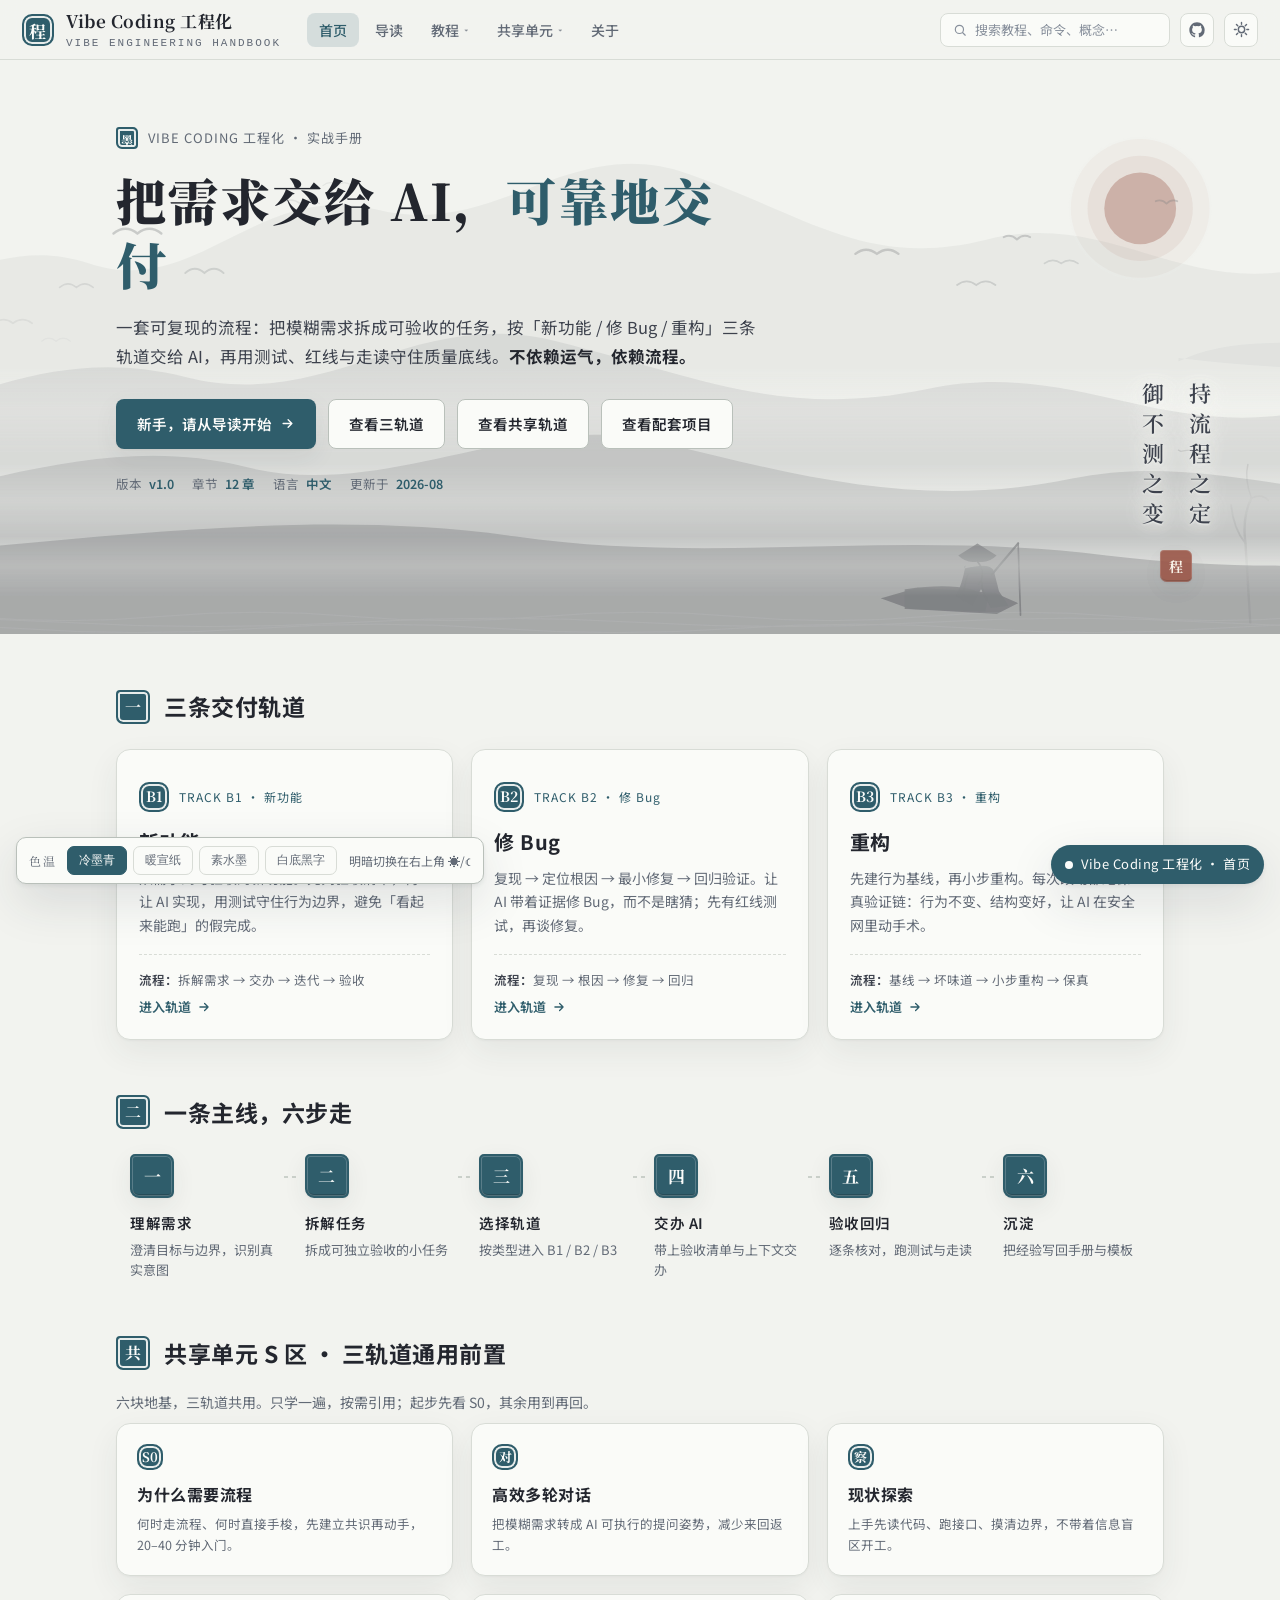
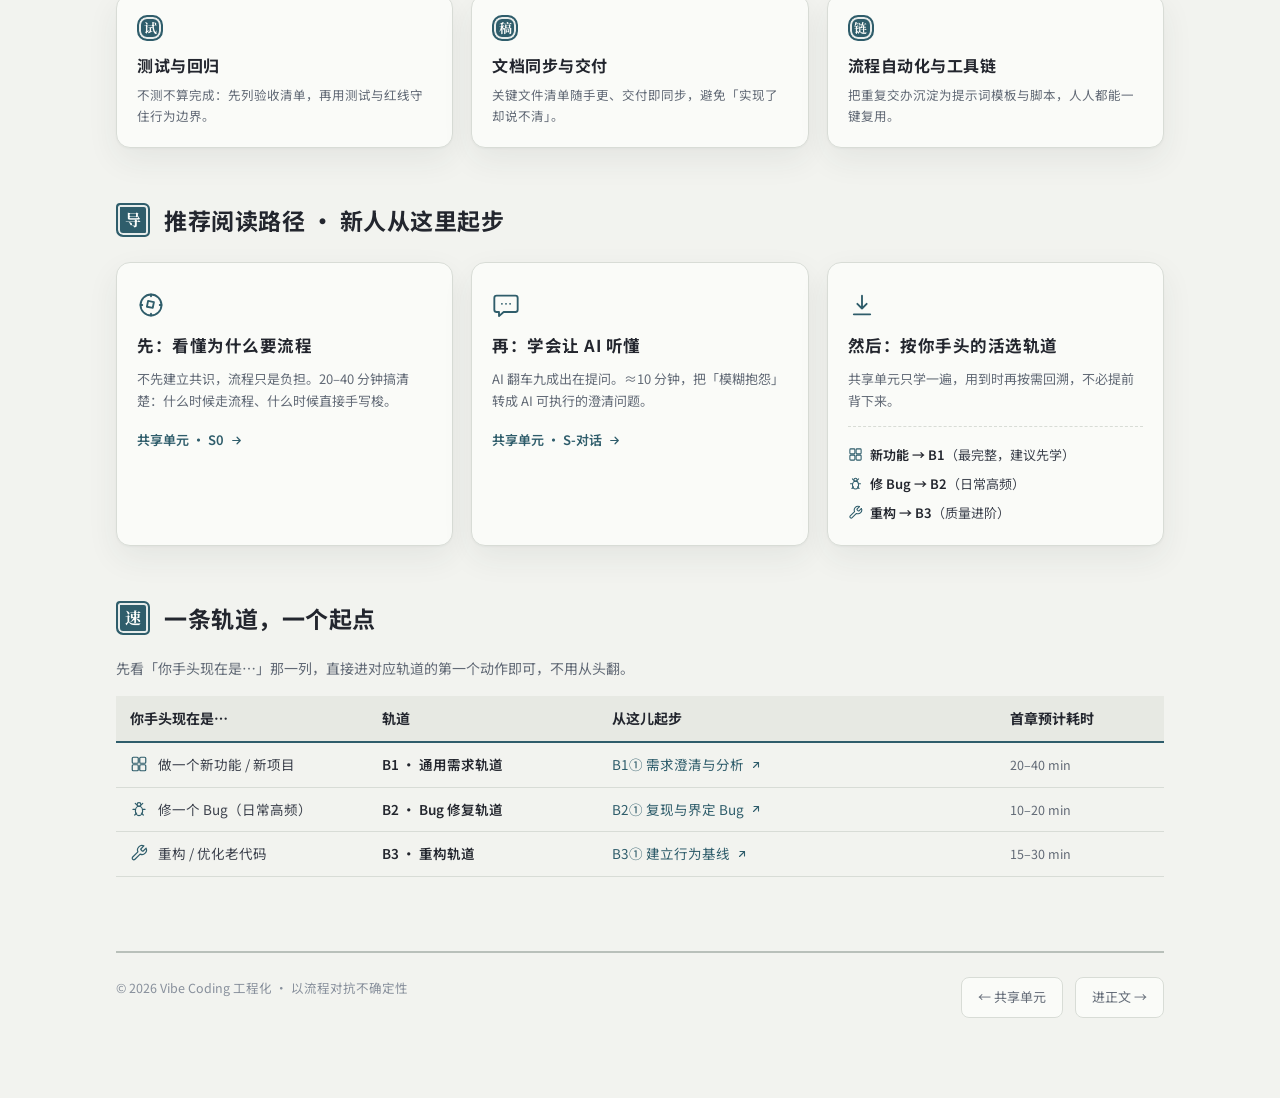
==== commit 37bf9756: "fix: 顶栏GitHub图标由button改为可跳转教程仓库的链接" ====
--- a/index.html
+++ b/index.html
@@ -45,9 +45,9 @@
       <svg width="14" height="14" viewBox="0 0 24 24" fill="none" stroke="currentColor" stroke-width="2" stroke-linecap="round"><circle cx="11" cy="11" r="7"></circle><path d="m21 21-4.3-4.3"></path></svg>
       <input placeholder="搜索教程、命令、概念…">
     </div>
-    <button class="icon-btn" title="GitHub" aria-label="GitHub">
+    <a class="icon-btn" href="https://github.com/pchuan837-lab/vibe-coding-engineering" target="_blank" rel="noopener" title="GitHub" aria-label="GitHub">
       <svg width="16" height="16" viewBox="0 0 24 24" fill="currentColor"><path d="M12 .5C5.65.5.5 5.65.5 12c0 5.08 3.29 9.39 7.86 10.91.58.11.79-.25.79-.56v-2.17c-3.2.7-3.87-1.36-3.87-1.36-.52-1.33-1.28-1.68-1.28-1.68-1.04-.71.08-.7.08-.7 1.15.08 1.76 1.18 1.76 1.18 1.03 1.76 2.7 1.25 3.35.96.1-.75.4-1.25.72-1.54-2.55-.29-5.24-1.28-5.24-5.68 0-1.26.45-2.28 1.18-3.09-.12-.29-.51-1.46.11-3.05 0 0 .96-.31 3.15 1.18a10.9 10.9 0 0 1 5.74 0c2.19-1.49 3.15-1.18 3.15-1.18.62 1.59.23 2.76.11 3.05.73.81 1.18 1.83 1.18 3.09 0 4.41-2.69 5.38-5.25 5.66.41.36.78 1.06.78 2.14v3.17c0 .31.21.68.8.56A11.52 11.52 0 0 0 23.5 12C23.5 5.65 18.35.5 12 .5Z"></path></svg>
-    </button>
+    </a>
     <button class="icon-btn theme-toggle" title="切换明暗" aria-label="切换明暗">
       <svg class="icon-sun" width="17" height="17" viewBox="0 0 24 24" fill="none" stroke="currentColor" stroke-width="2" stroke-linecap="round"><circle cx="12" cy="12" r="4.5"></circle><path d="M12 2v2.5M12 19.5V22M2 12h2.5M19.5 12H22M4.9 4.9l1.8 1.8M17.3 17.3l1.8 1.8M4.9 19.1l1.8-1.8M17.3 6.7l1.8-1.8"></path></svg>
       <svg class="icon-moon" width="17" height="17" viewBox="0 0 24 24" fill="none" stroke="currentColor" stroke-width="2" stroke-linecap="round" stroke-linejoin="round"><path d="M21 12.8A9 9 0 1 1 11.2 3a7 7 0 0 0 9.8 9.8Z"></path></svg>
